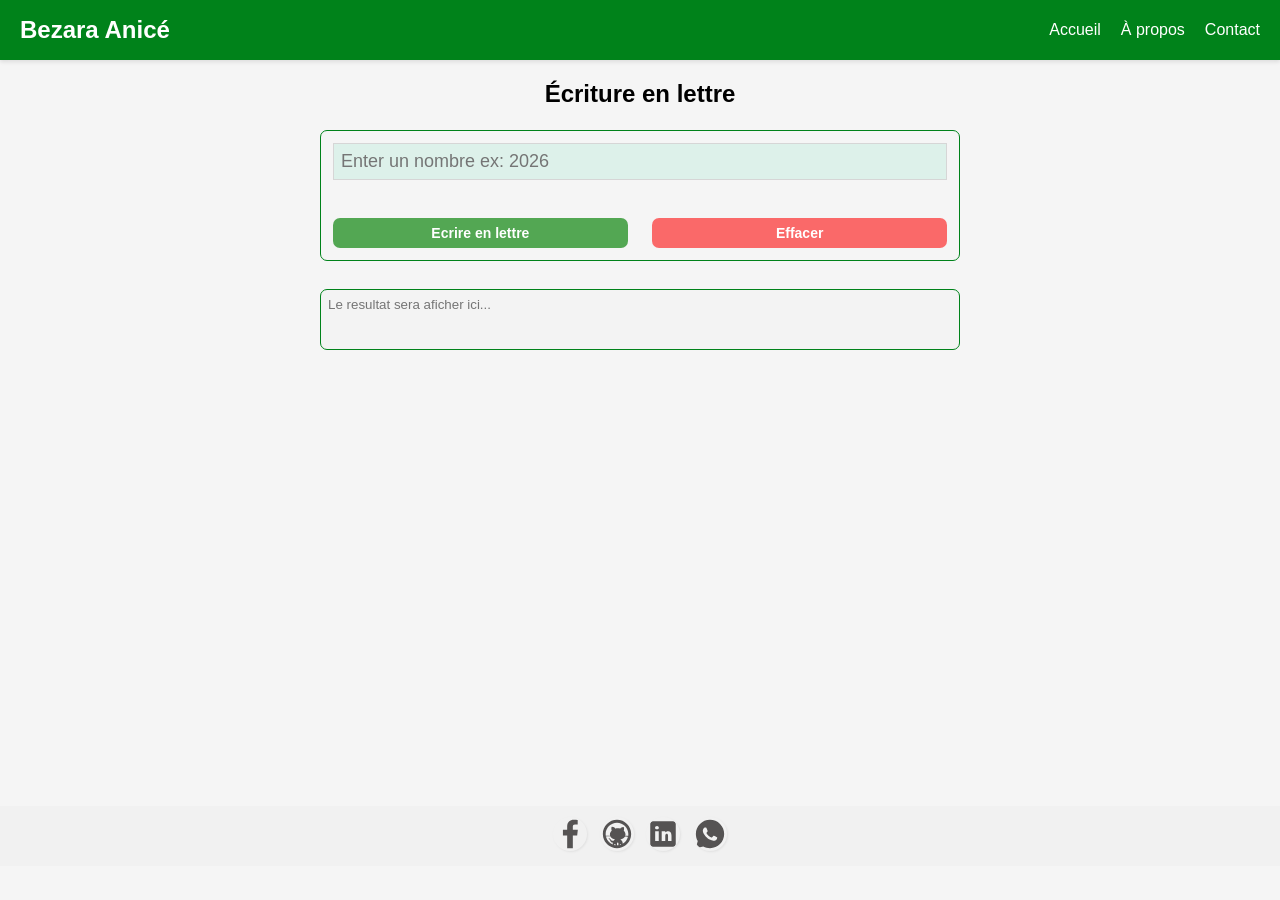
==== index.html @ 8eb6a9ab "Enhance navigation and styling in HTML and CSS; update dynamic text in JavaScript" ====
<!DOCTYPE html>
<html lang="en">


<head>
  <meta charset="utf-8">
  <meta name="viewport" content="width=device-width, initial-scale=1">
  <link rel="stylesheet" type="text/css" href="styles/style.css">
  <title>
    Écriture en lettre
  </title>
  <nav class="nav">
    <div class="logo">
      <a href="index.html">Bezara Anicé</a>
    </div>
    <ul class="nav-links">
      <li><a href="index.html">Accueil</a></li>
      <li><a href="about.html">À propos</a></li>
      <li><a href="contact.html">Contact</a></li>
    </ul>
  </nav>
  <h3>
    <div class="header">
      Écriture en lettre
    </div>
  </h3>
</head>

<body>

  <div class="container">
    <div class="row">
      <div class="row1 input-group">
        <input class="form-control" type="number" maxlength="4" placeholder="Enter un nombre ex: 2026 " id="nombre">
        <div class="input-group-addon">
          <input class="btn-valid" id="button" type="submit" value="Ecrire en lettre">
          <button id="del" class="btn-del">Effacer</button>
        </div>
      </div>
    </div>
  </div>
  <div class="result">
    <textarea name="div2" id="div2" disabled="1" rows="3" cols="30" class="resultat"
      placeholder="Le resultat sera aficher ici..."></textarea>
  </div>
  <!-- </textarea> -->

  <footer class="footer">
    <div class="link">
      <a href="https://facebook.com/bezara.kely" target="_blank"><svg xmlns="http://www.w3.org/2000/svg"
          viewBox="0 0 24 24" class="icon-footer">
          <path
            d="M17.525,9H14V7c0-1.032,0.084-1.682,1.563-1.682h1.868v-3.18C16.522,2.044,15.608,1.998,14.693,2 C11.98,2,10,3.657,10,6.699V9H7v4l3-0.001V22h4v-9.003l3.066-0.001L17.525,9z" />
        </svg>
      </a>
      <a href="https://github.com/Bezara06" target="_blank"><svg xmlns="http://www.w3.org/2000/svg" viewBox="0 0 24 24"
          class="icon-footer">
          <path
            d="M12 2C6.476563 2 2 6.476563 2 12C2 17.523438 6.476563 22 12 22C17.523438 22 22 17.523438 22 12C22 6.476563 17.523438 2 12 2 Z M 12 4C16.410156 4 20 7.589844 20 12C20 12.46875 19.953125 12.929688 19.875 13.375C19.628906 13.320313 19.265625 13.253906 18.84375 13.25C18.53125 13.246094 18.140625 13.296875 17.8125 13.34375C17.925781 12.996094 18 12.613281 18 12.21875C18 11.257813 17.53125 10.363281 16.78125 9.625C16.988281 8.855469 17.191406 7.535156 16.65625 7C15.074219 7 14.199219 8.128906 14.15625 8.1875C13.667969 8.070313 13.164063 8 12.625 8C11.933594 8 11.273438 8.125 10.65625 8.3125L10.84375 8.15625C10.84375 8.15625 9.964844 6.9375 8.34375 6.9375C7.777344 7.507813 8.035156 8.953125 8.25 9.6875C7.484375 10.417969 7 11.28125 7 12.21875C7 12.546875 7.078125 12.859375 7.15625 13.15625C6.878906 13.125 5.878906 13.03125 5.46875 13.03125C5.105469 13.03125 4.542969 13.117188 4.09375 13.21875C4.03125 12.820313 4 12.414063 4 12C4 7.589844 7.589844 4 12 4 Z M 5.46875 13.28125C5.863281 13.28125 7.0625 13.421875 7.21875 13.4375C7.238281 13.492188 7.257813 13.542969 7.28125 13.59375C6.851563 13.554688 6.019531 13.496094 5.46875 13.5625C5.101563 13.605469 4.632813 13.738281 4.21875 13.84375C4.1875 13.71875 4.148438 13.597656 4.125 13.46875C4.5625 13.375 5.136719 13.28125 5.46875 13.28125 Z M 18.84375 13.5C19.242188 13.503906 19.605469 13.570313 19.84375 13.625C19.832031 13.691406 19.796875 13.746094 19.78125 13.8125C19.527344 13.753906 19.109375 13.667969 18.625 13.65625C18.390625 13.652344 18.015625 13.664063 17.6875 13.6875C17.703125 13.65625 17.707031 13.625 17.71875 13.59375C18.058594 13.546875 18.492188 13.496094 18.84375 13.5 Z M 6.09375 13.78125C6.65625 13.785156 7.183594 13.824219 7.40625 13.84375C7.929688 14.820313 8.988281 15.542969 10.625 15.84375C10.222656 16.066406 9.863281 16.378906 9.59375 16.75C9.359375 16.769531 9.113281 16.78125 8.875 16.78125C8.179688 16.78125 7.746094 16.160156 7.375 15.625C7 15.089844 6.539063 15.03125 6.28125 15C6.019531 14.96875 5.929688 15.117188 6.0625 15.21875C6.824219 15.804688 7.097656 16.5 7.40625 17.125C7.683594 17.6875 8.265625 18 8.90625 18L9.03125 18C9.011719 18.109375 9 18.210938 9 18.3125L9 19.40625C6.691406 18.472656 4.933594 16.5 4.28125 14.0625C4.691406 13.960938 5.152344 13.855469 5.5 13.8125C5.660156 13.792969 5.863281 13.777344 6.09375 13.78125 Z M 18.625 13.90625C19.074219 13.917969 19.472656 14.003906 19.71875 14.0625C19.167969 16.132813 17.808594 17.855469 16 18.90625L16 18.3125C16 17.460938 15.328125 16.367188 14.375 15.84375C15.957031 15.554688 16.988281 14.863281 17.53125 13.9375C17.910156 13.910156 18.355469 13.898438 18.625 13.90625 Z M 12.5 18C12.773438 18 13 18.226563 13 18.5L13 19.9375C12.671875 19.980469 12.339844 20 12 20L12 18.5C12 18.226563 12.226563 18 12.5 18 Z M 10.5 19C10.773438 19 11 19.226563 11 19.5L11 19.9375C10.664063 19.894531 10.324219 19.832031 10 19.75L10 19.5C10 19.226563 10.226563 19 10.5 19 Z M 14.5 19C14.742188 19 14.953125 19.175781 15 19.40625C14.675781 19.539063 14.34375 19.660156 14 19.75L14 19.5C14 19.226563 14.226563 19 14.5 19Z" />
        </svg>
      </a>
      <a href="https://www.linkedin.com/in/bezara-anic%C3%A9-9588133a2" target="_blank"><svg
          xmlns="http://www.w3.org/2000/svg" viewBox="0 0 24 24" class="icon-footer">
          <path
            d="M19,3H5C3.895,3,3,3.895,3,5v14c0,1.105,0.895,2,2,2h14c1.105,0,2-0.895,2-2V5C21,3.895,20.105,3,19,3z M9,17H6.477v-7H9 V17z M7.694,8.717c-0.771,0-1.286-0.514-1.286-1.2s0.514-1.2,1.371-1.2c0.771,0,1.286,0.514,1.286,1.2S8.551,8.717,7.694,8.717z M18,17h-2.442v-3.826c0-1.058-0.651-1.302-0.895-1.302s-1.058,0.163-1.058,1.302c0,0.163,0,3.826,0,3.826h-2.523v-7h2.523v0.977 C13.93,10.407,14.581,10,15.802,10C17.023,10,18,10.977,18,13.174V17z" />
        </svg>
      </a>
      <a href="https://whatsapp.com/dl/" target="_blank"><svg xmlns="http://www.w3.org/2000/svg" viewBox="0 0 24 24"
          class="icon-footer">
          <path
            d="M19.077,4.928C17.191,3.041,14.683,2.001,12.011,2c-5.506,0-9.987,4.479-9.989,9.985 c-0.001,1.76,0.459,3.478,1.333,4.992L2,22l5.233-1.237c1.459,0.796,3.101,1.215,4.773,1.216h0.004 c5.505,0,9.986-4.48,9.989-9.985C22.001,9.325,20.963,6.816,19.077,4.928z M16.898,15.554c-0.208,0.583-1.227,1.145-1.685,1.186 c-0.458,0.042-0.887,0.207-2.995-0.624c-2.537-1-4.139-3.601-4.263-3.767c-0.125-0.167-1.019-1.353-1.019-2.581 S7.581,7.936,7.81,7.687c0.229-0.25,0.499-0.312,0.666-0.312c0.166,0,0.333,0,0.478,0.006c0.178,0.007,0.375,0.016,0.562,0.431 c0.222,0.494,0.707,1.728,0.769,1.853s0.104,0.271,0.021,0.437s-0.125,0.27-0.249,0.416c-0.125,0.146-0.262,0.325-0.374,0.437 c-0.125,0.124-0.255,0.26-0.11,0.509c0.146,0.25,0.646,1.067,1.388,1.728c0.954,0.85,1.757,1.113,2.007,1.239 c0.25,0.125,0.395,0.104,0.541-0.063c0.146-0.166,0.624-0.728,0.79-0.978s0.333-0.208,0.562-0.125s1.456,0.687,1.705,0.812 c0.25,0.125,0.416,0.187,0.478,0.291C17.106,14.471,17.106,14.971,16.898,15.554z" />
        </svg>
      </a>
    </div>
  </footer>

  <script type="text/javascript " src="scripts/script.js"></script>
  <script type="text/javascript" src="js/bootstrap.bundle.js"></script>
</body>

</html>
---- styles/style.css ----
* {
  margin: 0%;
  padding: 0%;
  font-family: Arial, Helvetica, sans-serif;
  box-sizing: border-box;
}

body {
  height: 100vh;
  /* full viewport height */
  display: flex;
  flex-direction: column;
  align-items: center;
  background-color: #f5f5f5;
}

.header {
  text-align: center;
  margin-top: 20px;
  margin-bottom: 20px;
  font-size: 24px;
  font-weight: bold;
}

.nav {
  width: 100%;
  height: 60px;
  background-color: #00821A !important;
  display: flex;
  /* flex-direction: row; */
  justify-content: space-between;
  align-items: center;
  padding: 0 20px;
  box-shadow: 0 2px 4px rgba(0, 0, 0, 0.1);
}

.nav .logo {
  font-family: 'Arial Black', Arial, sans-serif;
  /* width: 50%; */
}

.nav .logo a {
  color: #fff;
  font-size: 24px;
  font-weight: bold;
  text-decoration: none;
}

.nav .nav-links {
  list-style: none;
  display: flex;
  flex-direction: row;
  gap: 20px;
}

.nav .nav-links li a {
  color: #fff;
  text-decoration: none;
  font-size: 16px;
  font-weight: 500;
  transition: all 400ms ease-in;
}

.nav .nav-links li a:hover {
  text-decoration: underline;
}

.container, .result {
  width: 50%;
  margin: 50px 1% 50px 1%;
  border: 1px solid #00821A;
  margin: 2px auto;
  padding: 12px;
  border-radius: 7px;
}

.result {
  padding: 0;
  margin-top: 2%;
  border: none;
}

.resultat {
  width: 100%;
  resize: none;
  padding: 7px;
  border: 1px solid #00821A;
  border-radius: 7px;
}

.row {
  width: 100%;
  display: flex;
  flex-direction: column;
  gap: 15px;
}

.row1 {
  width: 100%;
}

.form-control {
  width: 100%;
  height: calc(4vw + 1);
  padding: 7px;
  outline: none;
  margin-bottom: 3vw;
  border: none;
  font-size: large;
  transition: all 300ms ease-out;
  border: 0.5px solid rgb(214, 214, 214);
  background-color: rgba(15, 206, 142, 0.103);
}

.form-control:focus {
  border: 0.5px solid #00821A;
}

.form-control:hover {
  border: 0.5px solid #00821A;
}

.input-group-addon {
  width: 100%;
  display: flex;
  justify-content: space-between;
}

.btn-del, .btn-valid {
  background-color: rgba(255, 0, 0, 0.568);
  color: #fff;
  font-size: 14px;
  font-weight: bolder;
  width: 48%;
  border: none;
  border-radius: 7px;
  /* rounded corners */
  height: 30px;
  padding: 0% 7px 0% 7px;
  /* top right bottom left */
  transition: all 300ms ease-out;
  cursor: pointer;
}

.btn-del:focus {
  background-color: red;
}

.btn-valid {
  background-color: rgba(0, 128, 0, 0.658);
}

.btn-valid:focus {
  background-color: #00821A;
}

.footer {
  position: relative;
  /* footer position */
  width: 100%;
  /* full width */
  height: 60px;
  /* footer height */
  background-color: #f1f1f1;
  /* footer background color */
  display: flex;
  /* flex display */
  flex-direction: row;
  /* margin: 3px ; */
  justify-content: center;
  top: 50vh;
  /* position from the top */
  margin-bottom: 7px;
  /* bottom margin */
  align-items: center;
  /* center alignment */
}

a {
  text-decoration: none;
  /* remove underline */
  color: inherit;
  /* inherit color from parent */
}

.footer .icon-footer {
  width: 34px;
  height: auto;
  fill: rgb(85, 83, 83);
  cursor: pointer;
  margin-right: 4px;
  margin-left: 4px;
  box-shadow: 1px 1px 2px #e2e2e2;
  border-radius: 50%;
  transition: 400ms ease;
}

.footer .icon-footer:hover {
  fill: #00821A;
}

@media (max-width: 1000px) {
  .form-control {
    font-size: medium;
  }

  .container, .result {
    width: 80%;
  }
}
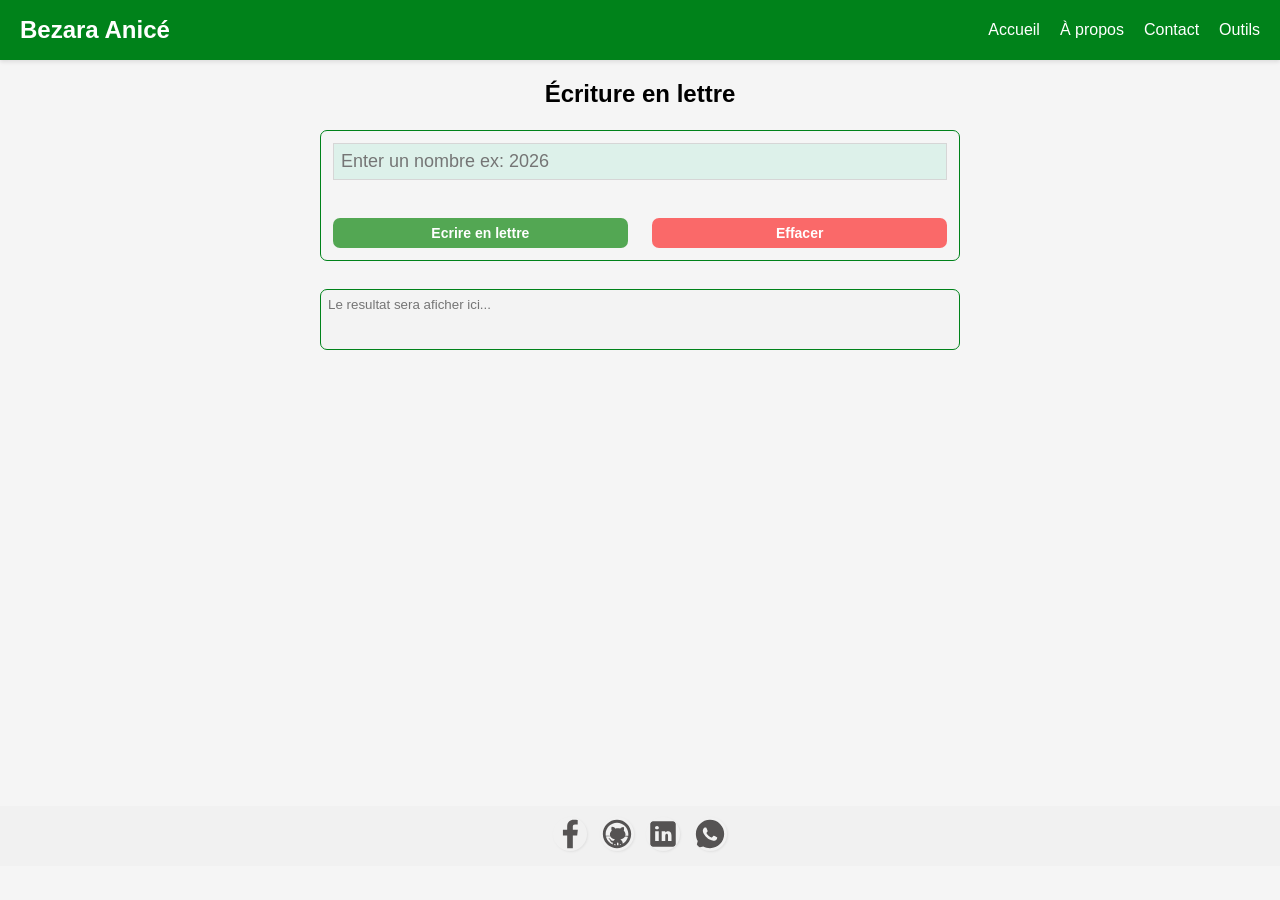
==== commit cb2d9dfc: "Add tools dropdown menu with popup for additional features" ====
--- a/index.html
+++ b/index.html
@@ -17,6 +17,14 @@
       <li><a href="index.html">Accueil</a></li>
       <li><a href="about.html">À propos</a></li>
       <li><a href="contact.html">Contact</a></li>
+      <li>
+        <a href="#" class="tools">Outils</a>
+        <ol class="popup">
+          <li>PGCD</li>
+          <li>Dec -> Bin</li>
+          <li>Calculatrice</li>
+        </ol>
+      </li>
     </ul>
   </nav>
   <h3>
--- a/styles/style.css
+++ b/styles/style.css
@@ -63,6 +63,60 @@
 
 .nav .nav-links li a:hover {
   text-decoration: underline;
+}
+
+.popup {
+  position: fixed;
+  top: 50px;
+  right: 20px;
+  background-color: rgba(0, 0, 0, 0.5);
+  display: none;
+  flex-direction: column;
+  list-style: none;
+  padding: 7px;
+  background-color: #fff;
+  padding: 20px;
+  border-radius: 8px;
+  box-shadow: 0 2px 10px rgba(0, 0, 0, 0.1);
+  max-width: 400px;
+  margin: auto;
+}
+
+.tools:focus + .popup, .popup:hover {
+  display: flex;
+}
+
+.popup::before {
+  content: '';
+  position: absolute;
+  top: -12px;
+  right: 10px;
+  border-width: 0 11px 11px 11px;
+  border-style: solid;
+  border-color: transparent transparent rgba(0, 0, 0, 0.1) transparent;
+}
+
+.popup::after {
+  content: '';
+  position: absolute;
+  top: -10px;
+  right: 10px;
+  border-width: 0 10px 10px 10px;
+  border-style: solid;
+  border-color: transparent transparent #fff transparent;
+}
+
+
+
+.popup li {
+  margin-bottom: 10px;
+  font-size: 16px;
+  color: #4e4e4e;
+  cursor: pointer;
+}
+
+.popup li:hover {
+  color: #00821A;
 }
 
 .container, .result {
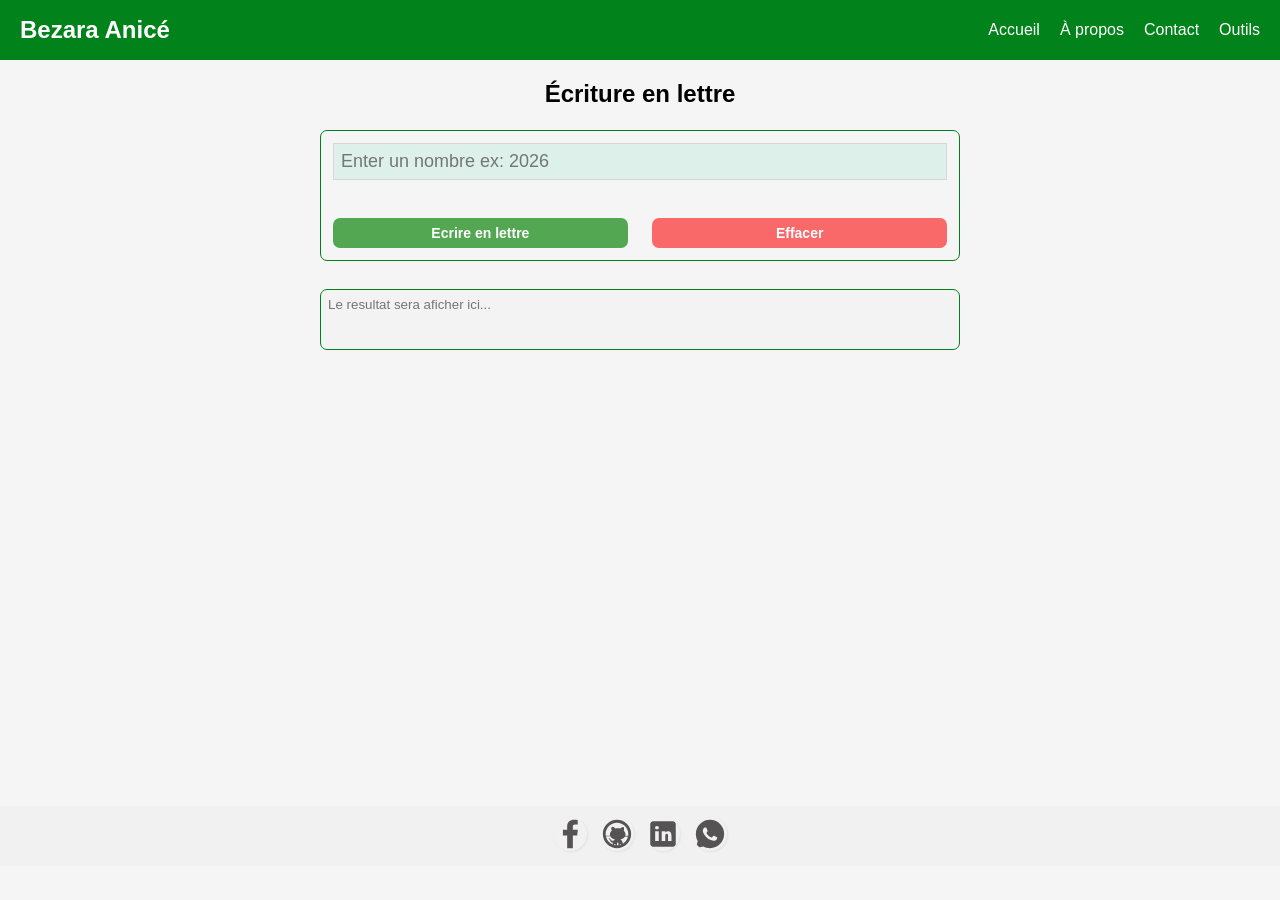
==== commit ebf66c5c: "Add responsive navigation menu with icon and styling adjustments" ====
--- a/index.html
+++ b/index.html
@@ -26,6 +26,12 @@
         </ol>
       </li>
     </ul>
+    <div class="menu">
+      <svg xmlns="http://www.w3.org/2000/svg" viewBox="0 0 24 24" class="icon-menu">
+        <path
+          d="M4 3C3.448 3 3 3.448 3 4L3 6C3 6.552 3.448 7 4 7L6 7C6.552 7 7 6.552 7 6L7 4C7 3.448 6.552 3 6 3L4 3 z M 11 3C10.448 3 10 3.448 10 4L10 6C10 6.552 10.448 7 11 7L13 7C13.552 7 14 6.552 14 6L14 4C14 3.448 13.552 3 13 3L11 3 z M 18 3C17.448 3 17 3.448 17 4L17 6C17 6.552 17.448 7 18 7L20 7C20.552 7 21 6.552 21 6L21 4C21 3.448 20.552 3 20 3L18 3 z M 4 10C3.448 10 3 10.448 3 11L3 13C3 13.552 3.448 14 4 14L6 14C6.552 14 7 13.552 7 13L7 11C7 10.448 6.552 10 6 10L4 10 z M 11 10C10.448 10 10 10.448 10 11L10 13C10 13.552 10.448 14 11 14L13 14C13.552 14 14 13.552 14 13L14 11C14 10.448 13.552 10 13 10L11 10 z M 18 10C17.448 10 17 10.448 17 11L17 13C17 13.552 17.448 14 18 14L20 14C20.552 14 21 13.552 21 13L21 11C21 10.448 20.552 10 20 10L18 10 z M 4 17C3.448 17 3 17.448 3 18L3 20C3 20.552 3.448 21 4 21L6 21C6.552 21 7 20.552 7 20L7 18C7 17.448 6.552 17 6 17L4 17 z M 11 17C10.448 17 10 17.448 10 18L10 20C10 20.552 10.448 21 11 21L13 21C13.552 21 14 20.552 14 20L14 18C14 17.448 13.552 17 13 17L11 17 z M 18 17C17.448 17 17 17.448 17 18L17 20C17 20.552 17.448 21 18 21L20 21C20.552 21 21 20.552 21 20L21 18C21 17.448 20.552 17 20 17L18 17 z" />
+      </svg>
+    </div>
   </nav>
   <h3>
     <div class="header">
--- a/styles/style.css
+++ b/styles/style.css
@@ -25,13 +25,13 @@
 .nav {
   width: 100%;
   height: 60px;
-  background-color: #00821A !important;
+  background-color: #00821afd;
   display: flex;
   /* flex-direction: row; */
   justify-content: space-between;
   align-items: center;
   padding: 0 20px;
-  box-shadow: 0 2px 4px rgba(0, 0, 0, 0.1);
+  /* box-shadow: 0 2px 4px rgba(0, 0, 0, 0.1); */
 }
 
 .nav .logo {
@@ -51,6 +51,20 @@
   display: flex;
   flex-direction: row;
   gap: 20px;
+}
+
+.nav .menu {
+  cursor: pointer;
+  position: relative;
+  z-index: 3;
+  display: none;
+}
+
+.nav .menu .icon-menu {
+  display: block;
+  width: 24px;
+  height: auto;
+  fill: #ffffff;
 }
 
 .nav .nav-links li a {
@@ -66,6 +80,7 @@
 }
 
 .popup {
+  width: 40%;
   position: fixed;
   top: 50px;
   right: 20px;
@@ -82,7 +97,7 @@
   margin: auto;
 }
 
-.tools:focus + .popup, .popup:hover {
+.tools:focus+.popup, .popup:hover {
   display: flex;
 }
 
@@ -261,4 +276,48 @@
   .container, .result {
     width: 80%;
   }
+}
+
+@media (max-width: 600px) {
+  .icon-menu {
+    display: block;
+    cursor: pointer;
+  }
+
+  .container, .result {
+    width: 90%;
+  }
+
+}
+
+@media (max-width: 480px) {
+  .header {
+    font-size: 20px;
+  }
+
+  .nav .menu {
+    display: block;
+  }
+
+  .nav .nav-links {
+    flex-direction: column;
+    background-color: #00821A;
+    position: fixed;
+    top: 60px;
+    right: 0;
+    width: 50%;
+    height: calc(100% - 60px);
+    transform: translateX(100%);
+    transition: transform 300ms ease-in;
+    padding: 20px;
+    z-index: 2;
+  }
+
+  .nav .nav-links.active {
+    transform: translateX(0);
+  }
+
+  .nav .nav-links li {
+    margin-bottom: 20px;
+  }
 }
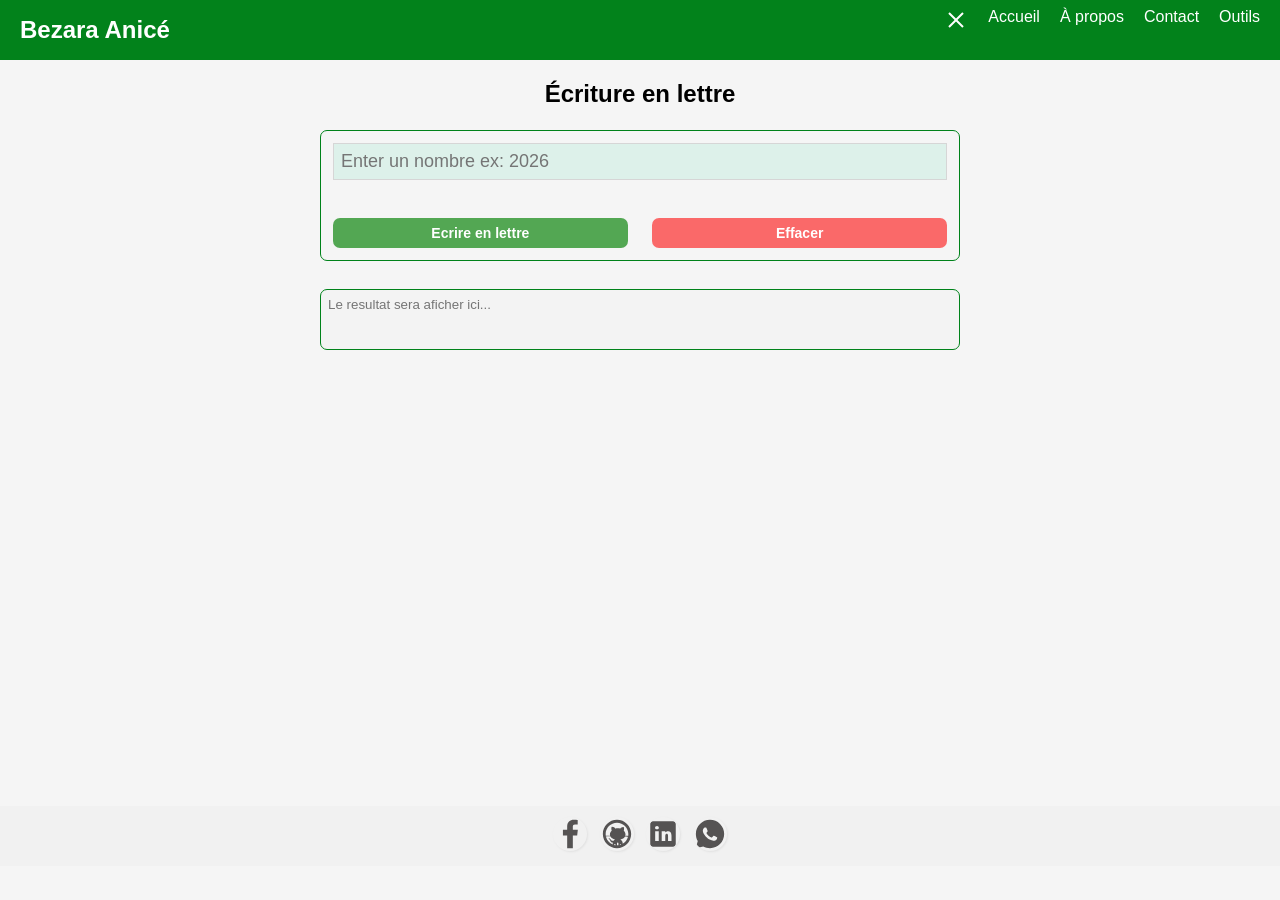
==== commit 3a258699: "Add close button to navigation and enhance styling for better user experience" ====
--- a/index.html
+++ b/index.html
@@ -14,6 +14,11 @@
       <a href="index.html">Bezara Anicé</a>
     </div>
     <ul class="nav-links">
+      <svg xmlns="http://www.w3.org/2000/svg" viewBox="0 0 24 24" class="close-btn">
+        <path
+          d="M5.7070312 4.2929688L4.2929688 5.7070312L10.585938 12L4.2929688 18.292969L5.7070312 19.707031L12 13.414062L18.292969 19.707031L19.707031 18.292969L13.414062 12L19.707031 5.7070312L18.292969 4.2929688L12 10.585938L5.7070312 4.2929688 z"
+          fill="#FFFFFF" />
+      </svg>
       <li><a href="index.html">Accueil</a></li>
       <li><a href="about.html">À propos</a></li>
       <li><a href="contact.html">Contact</a></li>
--- a/styles/style.css
+++ b/styles/style.css
@@ -65,6 +65,18 @@
   width: 24px;
   height: auto;
   fill: #ffffff;
+}
+
+.close-btn {
+  width: 24px;
+  height: auto;
+  fill: #ffffff;
+  cursor: pointer;
+  margin-bottom: 20px;
+}
+
+.close-btn:hover {
+  fill: #ff0000;
 }
 
 .nav .nav-links li a {
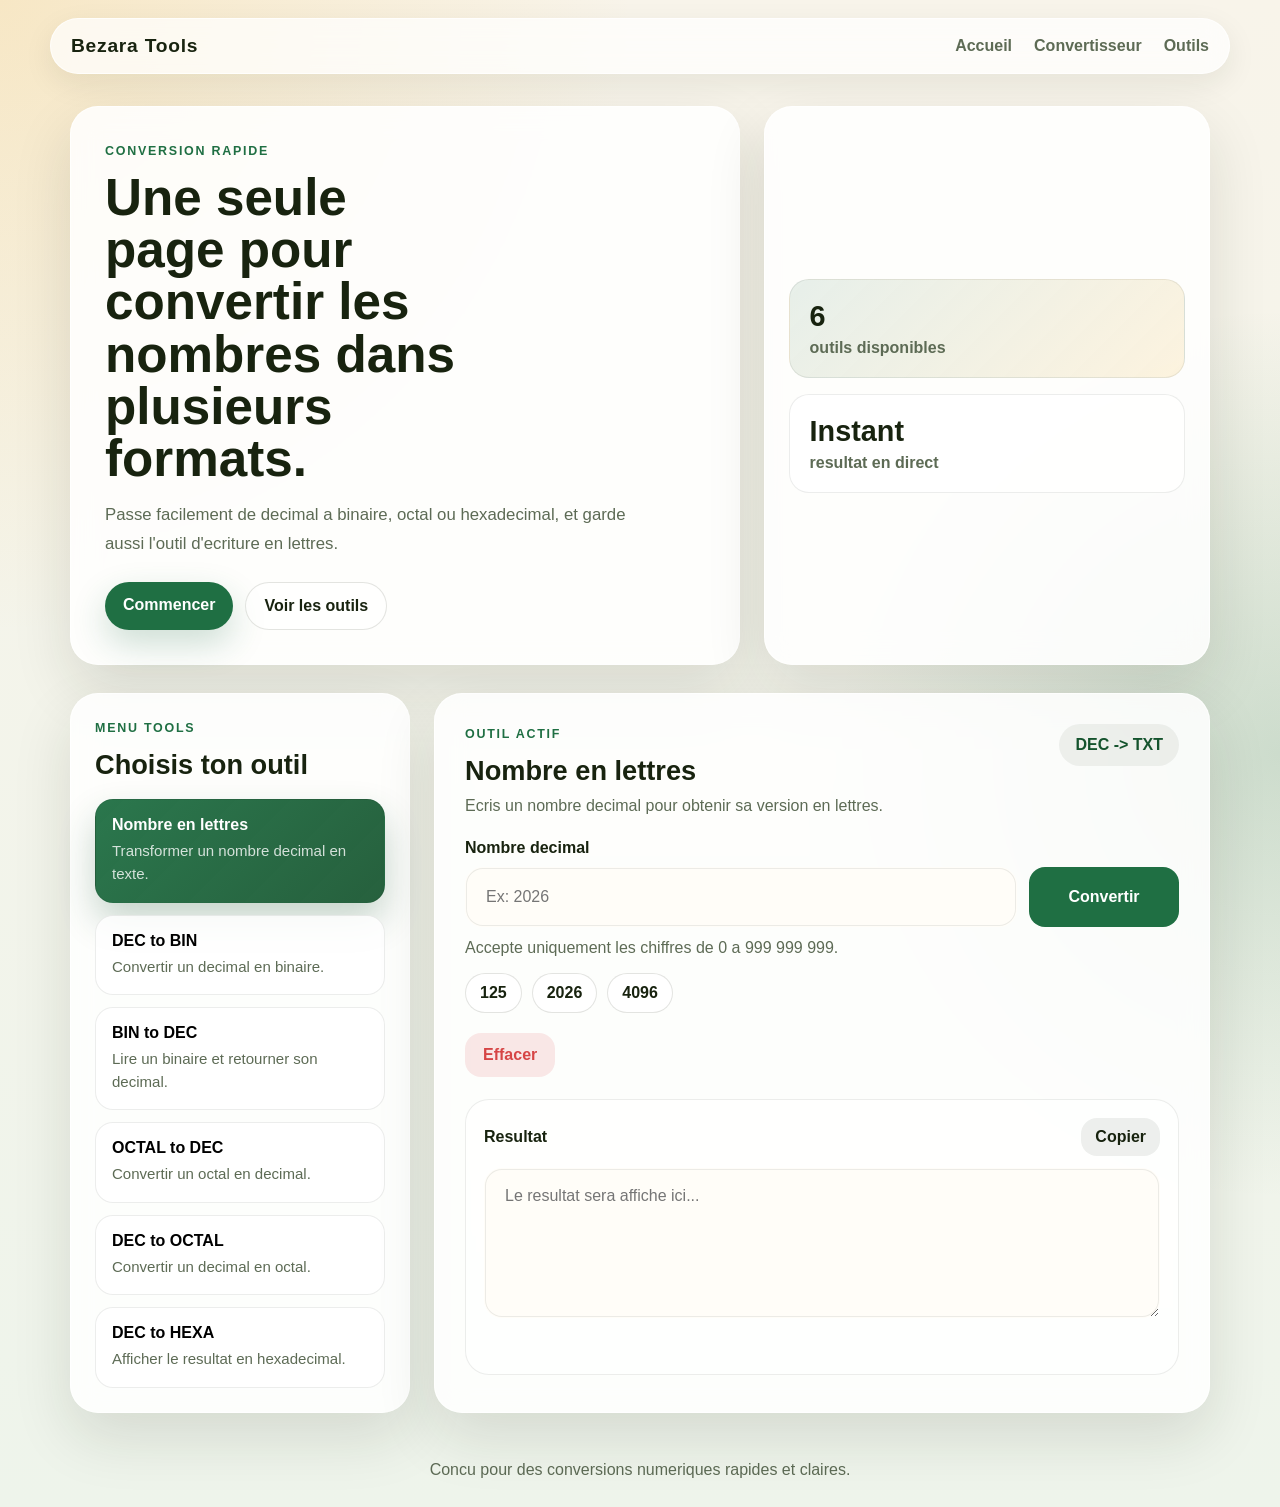
==== commit b589dbc4: "feat: enhance number conversion tools with new functionalities and UI improvements - Added multiple " ====
--- a/index.html
+++ b/index.html
@@ -1,100 +1,138 @@
 <!DOCTYPE html>
-<html lang="en">
-
+<html lang="fr">
 
 <head>
   <meta charset="utf-8">
   <meta name="viewport" content="width=device-width, initial-scale=1">
+  <meta name="description" content="Convertisseur de nombres et de bases numeriques avec interface moderne.">
+  <title>Bezara Tools | Convertisseur numerique</title>
   <link rel="stylesheet" type="text/css" href="styles/style.css">
-  <title>
-    Écriture en lettre
-  </title>
-  <nav class="nav">
-    <div class="logo">
-      <a href="index.html">Bezara Anicé</a>
-    </div>
-    <ul class="nav-links">
-      <svg xmlns="http://www.w3.org/2000/svg" viewBox="0 0 24 24" class="close-btn">
-        <path
-          d="M5.7070312 4.2929688L4.2929688 5.7070312L10.585938 12L4.2929688 18.292969L5.7070312 19.707031L12 13.414062L18.292969 19.707031L19.707031 18.292969L13.414062 12L19.707031 5.7070312L18.292969 4.2929688L12 10.585938L5.7070312 4.2929688 z"
-          fill="#FFFFFF" />
-      </svg>
-      <li><a href="index.html">Accueil</a></li>
-      <li><a href="about.html">À propos</a></li>
-      <li><a href="contact.html">Contact</a></li>
-      <li>
-        <a href="#" class="tools">Outils</a>
-        <ol class="popup">
-          <li>PGCD</li>
-          <li>Dec -> Bin</li>
-          <li>Calculatrice</li>
-        </ol>
-      </li>
-    </ul>
-    <div class="menu">
-      <svg xmlns="http://www.w3.org/2000/svg" viewBox="0 0 24 24" class="icon-menu">
-        <path
-          d="M4 3C3.448 3 3 3.448 3 4L3 6C3 6.552 3.448 7 4 7L6 7C6.552 7 7 6.552 7 6L7 4C7 3.448 6.552 3 6 3L4 3 z M 11 3C10.448 3 10 3.448 10 4L10 6C10 6.552 10.448 7 11 7L13 7C13.552 7 14 6.552 14 6L14 4C14 3.448 13.552 3 13 3L11 3 z M 18 3C17.448 3 17 3.448 17 4L17 6C17 6.552 17.448 7 18 7L20 7C20.552 7 21 6.552 21 6L21 4C21 3.448 20.552 3 20 3L18 3 z M 4 10C3.448 10 3 10.448 3 11L3 13C3 13.552 3.448 14 4 14L6 14C6.552 14 7 13.552 7 13L7 11C7 10.448 6.552 10 6 10L4 10 z M 11 10C10.448 10 10 10.448 10 11L10 13C10 13.552 10.448 14 11 14L13 14C13.552 14 14 13.552 14 13L14 11C14 10.448 13.552 10 13 10L11 10 z M 18 10C17.448 10 17 10.448 17 11L17 13C17 13.552 17.448 14 18 14L20 14C20.552 14 21 13.552 21 13L21 11C21 10.448 20.552 10 20 10L18 10 z M 4 17C3.448 17 3 17.448 3 18L3 20C3 20.552 3.448 21 4 21L6 21C6.552 21 7 20.552 7 20L7 18C7 17.448 6.552 17 6 17L4 17 z M 11 17C10.448 17 10 17.448 10 18L10 20C10 20.552 10.448 21 11 21L13 21C13.552 21 14 20.552 14 20L14 18C14 17.448 13.552 17 13 17L11 17 z M 18 17C17.448 17 17 17.448 17 18L17 20C17 20.552 17.448 21 18 21L20 21C20.552 21 21 20.552 21 20L21 18C21 17.448 20.552 17 20 17L18 17 z" />
-      </svg>
-    </div>
-  </nav>
-  <h3>
-    <div class="header">
-      Écriture en lettre
-    </div>
-  </h3>
 </head>
 
 <body>
+  <header class="site-header">
+    <nav class="nav">
+      <a class="logo" href="index.html">Bezara Tools</a>
 
-  <div class="container">
-    <div class="row">
-      <div class="row1 input-group">
-        <input class="form-control" type="number" maxlength="4" placeholder="Enter un nombre ex: 2026 " id="nombre">
-        <div class="input-group-addon">
-          <input class="btn-valid" id="button" type="submit" value="Ecrire en lettre">
-          <button id="del" class="btn-del">Effacer</button>
+      <button class="menu-toggle" type="button" aria-expanded="false" aria-controls="nav-links" aria-label="Ouvrir le menu">
+        <span></span>
+        <span></span>
+        <span></span>
+      </button>
+
+      <ul class="nav-links" id="nav-links">
+        <li><a href="#hero">Accueil</a></li>
+        <li><a href="#workspace">Convertisseur</a></li>
+        <li><a href="#tool-menu">Outils</a></li>
+      </ul>
+    </nav>
+  </header>
+
+  <main>
+    <section class="hero" id="hero">
+      <div class="hero-copy">
+        <p class="eyebrow">Conversion rapide</p>
+        <h1>Une seule page pour convertir les nombres dans plusieurs formats.</h1>
+        <p class="hero-text">
+          Passe facilement de decimal a binaire, octal ou hexadecimal, et garde aussi l'outil d'ecriture en lettres.
+        </p>
+        <div class="hero-actions">
+          <a class="primary-link" href="#workspace">Commencer</a>
+          <a class="secondary-link" href="#tool-menu">Voir les outils</a>
         </div>
       </div>
-    </div>
-  </div>
-  <div class="result">
-    <textarea name="div2" id="div2" disabled="1" rows="3" cols="30" class="resultat"
-      placeholder="Le resultat sera aficher ici..."></textarea>
-  </div>
-  <!-- </textarea> -->
+
+      <div class="hero-panel">
+        <div class="stat-card">
+          <span class="stat-value">6</span>
+          <span class="stat-label">outils disponibles</span>
+        </div>
+        <div class="stat-card muted">
+          <span class="stat-value">Instant</span>
+          <span class="stat-label">resultat en direct</span>
+        </div>
+      </div>
+    </section>
+
+    <section class="workspace" id="workspace">
+      <aside class="tool-menu" id="tool-menu">
+        <div class="tool-menu-heading">
+          <p class="eyebrow">Menu Tools</p>
+          <h2>Choisis ton outil</h2>
+        </div>
+
+        <div class="tool-list" role="tablist" aria-label="Liste des outils">
+          <button class="tool-item active" type="button" data-tool="letters" role="tab" aria-selected="true">
+            <span class="tool-title">Nombre en lettres</span>
+            <span class="tool-desc">Transformer un nombre decimal en texte.</span>
+          </button>
+          <button class="tool-item" type="button" data-tool="decToBin" role="tab" aria-selected="false">
+            <span class="tool-title">DEC to BIN</span>
+            <span class="tool-desc">Convertir un decimal en binaire.</span>
+          </button>
+          <button class="tool-item" type="button" data-tool="binToDec" role="tab" aria-selected="false">
+            <span class="tool-title">BIN to DEC</span>
+            <span class="tool-desc">Lire un binaire et retourner son decimal.</span>
+          </button>
+          <button class="tool-item" type="button" data-tool="octToDec" role="tab" aria-selected="false">
+            <span class="tool-title">OCTAL to DEC</span>
+            <span class="tool-desc">Convertir un octal en decimal.</span>
+          </button>
+          <button class="tool-item" type="button" data-tool="decToOct" role="tab" aria-selected="false">
+            <span class="tool-title">DEC to OCTAL</span>
+            <span class="tool-desc">Convertir un decimal en octal.</span>
+          </button>
+          <button class="tool-item" type="button" data-tool="decToHex" role="tab" aria-selected="false">
+            <span class="tool-title">DEC to HEXA</span>
+            <span class="tool-desc">Afficher le resultat en hexadecimal.</span>
+          </button>
+        </div>
+      </aside>
+
+      <section class="converter-card" aria-live="polite">
+        <div class="card-top">
+          <div>
+            <p class="eyebrow" id="tool-badge">Outil actif</p>
+            <h2 id="tool-heading">Nombre en lettres</h2>
+            <p id="tool-description" class="card-description">Ecris un nombre decimal pour obtenir sa version en lettres.</p>
+          </div>
+          <div class="format-pill" id="tool-format">DEC -> TXT</div>
+        </div>
+
+        <label class="field-label" for="nombre" id="input-label">Nombre decimal</label>
+        <div class="input-shell">
+          <input class="form-control" type="text" inputmode="numeric" autocomplete="off" placeholder="Ex: 2026" id="nombre">
+          <button id="button" class="btn-valid" type="button">Convertir</button>
+        </div>
+        <p class="helper-text" id="helper-text">Accepte uniquement les chiffres de 0 a 999 999 999.</p>
+
+        <div class="quick-examples" id="quick-examples">
+          <button type="button" class="example-chip" data-value="125">125</button>
+          <button type="button" class="example-chip" data-value="2026">2026</button>
+          <button type="button" class="example-chip" data-value="4096">4096</button>
+        </div>
+
+        <div class="action-row">
+          <button id="del" class="btn-del" type="button">Effacer</button>
+        </div>
+
+        <div class="result-panel">
+          <div class="result-header">
+            <span>Resultat</span>
+            <button id="copy-result" class="copy-btn" type="button">Copier</button>
+          </div>
+          <textarea id="div2" rows="5" class="resultat" readonly placeholder="Le resultat sera affiche ici..."></textarea>
+          <p class="feedback" id="feedback"></p>
+        </div>
+      </section>
+    </section>
+  </main>
 
   <footer class="footer">
-    <div class="link">
-      <a href="https://facebook.com/bezara.kely" target="_blank"><svg xmlns="http://www.w3.org/2000/svg"
-          viewBox="0 0 24 24" class="icon-footer">
-          <path
-            d="M17.525,9H14V7c0-1.032,0.084-1.682,1.563-1.682h1.868v-3.18C16.522,2.044,15.608,1.998,14.693,2 C11.98,2,10,3.657,10,6.699V9H7v4l3-0.001V22h4v-9.003l3.066-0.001L17.525,9z" />
-        </svg>
-      </a>
-      <a href="https://github.com/Bezara06" target="_blank"><svg xmlns="http://www.w3.org/2000/svg" viewBox="0 0 24 24"
-          class="icon-footer">
-          <path
-            d="M12 2C6.476563 2 2 6.476563 2 12C2 17.523438 6.476563 22 12 22C17.523438 22 22 17.523438 22 12C22 6.476563 17.523438 2 12 2 Z M 12 4C16.410156 4 20 7.589844 20 12C20 12.46875 19.953125 12.929688 19.875 13.375C19.628906 13.320313 19.265625 13.253906 18.84375 13.25C18.53125 13.246094 18.140625 13.296875 17.8125 13.34375C17.925781 12.996094 18 12.613281 18 12.21875C18 11.257813 17.53125 10.363281 16.78125 9.625C16.988281 8.855469 17.191406 7.535156 16.65625 7C15.074219 7 14.199219 8.128906 14.15625 8.1875C13.667969 8.070313 13.164063 8 12.625 8C11.933594 8 11.273438 8.125 10.65625 8.3125L10.84375 8.15625C10.84375 8.15625 9.964844 6.9375 8.34375 6.9375C7.777344 7.507813 8.035156 8.953125 8.25 9.6875C7.484375 10.417969 7 11.28125 7 12.21875C7 12.546875 7.078125 12.859375 7.15625 13.15625C6.878906 13.125 5.878906 13.03125 5.46875 13.03125C5.105469 13.03125 4.542969 13.117188 4.09375 13.21875C4.03125 12.820313 4 12.414063 4 12C4 7.589844 7.589844 4 12 4 Z M 5.46875 13.28125C5.863281 13.28125 7.0625 13.421875 7.21875 13.4375C7.238281 13.492188 7.257813 13.542969 7.28125 13.59375C6.851563 13.554688 6.019531 13.496094 5.46875 13.5625C5.101563 13.605469 4.632813 13.738281 4.21875 13.84375C4.1875 13.71875 4.148438 13.597656 4.125 13.46875C4.5625 13.375 5.136719 13.28125 5.46875 13.28125 Z M 18.84375 13.5C19.242188 13.503906 19.605469 13.570313 19.84375 13.625C19.832031 13.691406 19.796875 13.746094 19.78125 13.8125C19.527344 13.753906 19.109375 13.667969 18.625 13.65625C18.390625 13.652344 18.015625 13.664063 17.6875 13.6875C17.703125 13.65625 17.707031 13.625 17.71875 13.59375C18.058594 13.546875 18.492188 13.496094 18.84375 13.5 Z M 6.09375 13.78125C6.65625 13.785156 7.183594 13.824219 7.40625 13.84375C7.929688 14.820313 8.988281 15.542969 10.625 15.84375C10.222656 16.066406 9.863281 16.378906 9.59375 16.75C9.359375 16.769531 9.113281 16.78125 8.875 16.78125C8.179688 16.78125 7.746094 16.160156 7.375 15.625C7 15.089844 6.539063 15.03125 6.28125 15C6.019531 14.96875 5.929688 15.117188 6.0625 15.21875C6.824219 15.804688 7.097656 16.5 7.40625 17.125C7.683594 17.6875 8.265625 18 8.90625 18L9.03125 18C9.011719 18.109375 9 18.210938 9 18.3125L9 19.40625C6.691406 18.472656 4.933594 16.5 4.28125 14.0625C4.691406 13.960938 5.152344 13.855469 5.5 13.8125C5.660156 13.792969 5.863281 13.777344 6.09375 13.78125 Z M 18.625 13.90625C19.074219 13.917969 19.472656 14.003906 19.71875 14.0625C19.167969 16.132813 17.808594 17.855469 16 18.90625L16 18.3125C16 17.460938 15.328125 16.367188 14.375 15.84375C15.957031 15.554688 16.988281 14.863281 17.53125 13.9375C17.910156 13.910156 18.355469 13.898438 18.625 13.90625 Z M 12.5 18C12.773438 18 13 18.226563 13 18.5L13 19.9375C12.671875 19.980469 12.339844 20 12 20L12 18.5C12 18.226563 12.226563 18 12.5 18 Z M 10.5 19C10.773438 19 11 19.226563 11 19.5L11 19.9375C10.664063 19.894531 10.324219 19.832031 10 19.75L10 19.5C10 19.226563 10.226563 19 10.5 19 Z M 14.5 19C14.742188 19 14.953125 19.175781 15 19.40625C14.675781 19.539063 14.34375 19.660156 14 19.75L14 19.5C14 19.226563 14.226563 19 14.5 19Z" />
-        </svg>
-      </a>
-      <a href="https://www.linkedin.com/in/bezara-anic%C3%A9-9588133a2" target="_blank"><svg
-          xmlns="http://www.w3.org/2000/svg" viewBox="0 0 24 24" class="icon-footer">
-          <path
-            d="M19,3H5C3.895,3,3,3.895,3,5v14c0,1.105,0.895,2,2,2h14c1.105,0,2-0.895,2-2V5C21,3.895,20.105,3,19,3z M9,17H6.477v-7H9 V17z M7.694,8.717c-0.771,0-1.286-0.514-1.286-1.2s0.514-1.2,1.371-1.2c0.771,0,1.286,0.514,1.286,1.2S8.551,8.717,7.694,8.717z M18,17h-2.442v-3.826c0-1.058-0.651-1.302-0.895-1.302s-1.058,0.163-1.058,1.302c0,0.163,0,3.826,0,3.826h-2.523v-7h2.523v0.977 C13.93,10.407,14.581,10,15.802,10C17.023,10,18,10.977,18,13.174V17z" />
-        </svg>
-      </a>
-      <a href="https://whatsapp.com/dl/" target="_blank"><svg xmlns="http://www.w3.org/2000/svg" viewBox="0 0 24 24"
-          class="icon-footer">
-          <path
-            d="M19.077,4.928C17.191,3.041,14.683,2.001,12.011,2c-5.506,0-9.987,4.479-9.989,9.985 c-0.001,1.76,0.459,3.478,1.333,4.992L2,22l5.233-1.237c1.459,0.796,3.101,1.215,4.773,1.216h0.004 c5.505,0,9.986-4.48,9.989-9.985C22.001,9.325,20.963,6.816,19.077,4.928z M16.898,15.554c-0.208,0.583-1.227,1.145-1.685,1.186 c-0.458,0.042-0.887,0.207-2.995-0.624c-2.537-1-4.139-3.601-4.263-3.767c-0.125-0.167-1.019-1.353-1.019-2.581 S7.581,7.936,7.81,7.687c0.229-0.25,0.499-0.312,0.666-0.312c0.166,0,0.333,0,0.478,0.006c0.178,0.007,0.375,0.016,0.562,0.431 c0.222,0.494,0.707,1.728,0.769,1.853s0.104,0.271,0.021,0.437s-0.125,0.27-0.249,0.416c-0.125,0.146-0.262,0.325-0.374,0.437 c-0.125,0.124-0.255,0.26-0.11,0.509c0.146,0.25,0.646,1.067,1.388,1.728c0.954,0.85,1.757,1.113,2.007,1.239 c0.25,0.125,0.395,0.104,0.541-0.063c0.146-0.166,0.624-0.728,0.79-0.978s0.333-0.208,0.562-0.125s1.456,0.687,1.705,0.812 c0.25,0.125,0.416,0.187,0.478,0.291C17.106,14.471,17.106,14.971,16.898,15.554z" />
-        </svg>
-      </a>
-    </div>
+    <p>Concu pour des conversions numeriques rapides et claires.</p>
   </footer>
 
-  <script type="text/javascript " src="scripts/script.js"></script>
-  <script type="text/javascript" src="js/bootstrap.bundle.js"></script>
+  <script type="text/javascript" src="scripts/script.js"></script>
 </body>
 
-</html>+</html>
--- a/styles/style.css
+++ b/styles/style.css
@@ -1,335 +1,551 @@
+:root {
+  --bg: #f3efe4;
+  --surface: rgba(255, 255, 255, 0.86);
+  --surface-strong: #fffdf8;
+  --text: #18230f;
+  --muted: #5d6b55;
+  --line: rgba(24, 35, 15, 0.12);
+  --primary: #1f6f43;
+  --primary-strong: #14532d;
+  --accent: #f4b942;
+  --danger: #d64545;
+  --shadow: 0 24px 60px rgba(24, 35, 15, 0.12);
+  --radius-xl: 28px;
+  --radius-lg: 20px;
+  --radius-md: 14px;
+}
+
 * {
-  margin: 0%;
-  padding: 0%;
-  font-family: Arial, Helvetica, sans-serif;
   box-sizing: border-box;
+  margin: 0;
+  padding: 0;
+}
+
+html {
+  scroll-behavior: smooth;
 }
 
 body {
-  height: 100vh;
-  /* full viewport height */
-  display: flex;
-  flex-direction: column;
+  min-height: 100vh;
+  font-family: "Segoe UI", Tahoma, Geneva, Verdana, sans-serif;
+  color: var(--text);
+  background:
+    radial-gradient(circle at top left, rgba(244, 185, 66, 0.22), transparent 32%),
+    radial-gradient(circle at right center, rgba(31, 111, 67, 0.18), transparent 30%),
+    linear-gradient(180deg, #f8f4ea 0%, #eef4eb 100%);
+}
+
+body.menu-open {
+  overflow: hidden;
+}
+
+button,
+input,
+textarea {
+  font: inherit;
+}
+
+a {
+  color: inherit;
+  text-decoration: none;
+}
+
+.site-header {
+  padding: 18px 20px 0;
+}
+
+.nav {
+  max-width: 1180px;
+  margin: 0 auto;
+  padding: 16px 20px;
+  display: flex;
   align-items: center;
-  background-color: #f5f5f5;
-}
-
-.header {
-  text-align: center;
-  margin-top: 20px;
+  justify-content: space-between;
+  border: 1px solid rgba(255, 255, 255, 0.7);
+  border-radius: 999px;
+  background: rgba(255, 255, 255, 0.72);
+  backdrop-filter: blur(14px);
+  box-shadow: 0 10px 30px rgba(24, 35, 15, 0.08);
+}
+
+.logo {
+  font-size: 1.2rem;
+  font-weight: 800;
+  letter-spacing: 0.04em;
+}
+
+.nav-links {
+  list-style: none;
+  display: flex;
+  align-items: center;
+  gap: 22px;
+}
+
+.nav-links a {
+  color: var(--muted);
+  font-weight: 600;
+  transition: color 180ms ease, transform 180ms ease;
+}
+
+.nav-links a:hover,
+.nav-links a:focus-visible {
+  color: var(--primary-strong);
+}
+
+.menu-toggle {
+  display: none;
+  border: 0;
+  background: transparent;
+  width: 44px;
+  height: 44px;
+  border-radius: 50%;
+  cursor: pointer;
+}
+
+.menu-toggle span {
+  display: block;
+  width: 22px;
+  height: 2px;
+  margin: 4px auto;
+  background: var(--text);
+  border-radius: 999px;
+}
+
+main {
+  max-width: 1180px;
+  margin: 0 auto;
+  padding: 32px 20px 48px;
+}
+
+.hero {
+  display: grid;
+  grid-template-columns: minmax(0, 1.2fr) minmax(280px, 0.8fr);
+  gap: 24px;
+  align-items: stretch;
+  margin-bottom: 28px;
+}
+
+.hero-copy,
+.hero-panel,
+.tool-menu,
+.converter-card {
+  border: 1px solid rgba(255, 255, 255, 0.7);
+  background: var(--surface);
+  backdrop-filter: blur(14px);
+  box-shadow: var(--shadow);
+}
+
+.hero-copy {
+  padding: 34px;
+  border-radius: var(--radius-xl);
+}
+
+.eyebrow {
+  display: inline-flex;
+  align-items: center;
+  gap: 8px;
+  font-size: 0.78rem;
+  letter-spacing: 0.14em;
+  text-transform: uppercase;
+  color: var(--primary);
+  font-weight: 800;
+  margin-bottom: 14px;
+}
+
+.hero h1 {
+  font-size: clamp(2.1rem, 4vw, 4rem);
+  line-height: 1.02;
+  max-width: 13ch;
+}
+
+.hero-text,
+.card-description,
+.helper-text,
+.tool-desc,
+.footer p,
+.feedback {
+  color: var(--muted);
+}
+
+.hero-text {
+  margin-top: 16px;
+  max-width: 58ch;
+  font-size: 1.05rem;
+  line-height: 1.7;
+}
+
+.hero-actions {
+  display: flex;
+  flex-wrap: wrap;
+  gap: 12px;
+  margin-top: 24px;
+}
+
+.primary-link,
+.secondary-link,
+.btn-valid,
+.btn-del,
+.copy-btn,
+.example-chip,
+.tool-item {
+  transition: transform 180ms ease, box-shadow 180ms ease, background 180ms ease, border-color 180ms ease;
+}
+
+.primary-link,
+.secondary-link {
+  padding: 14px 18px;
+  border-radius: 999px;
+  font-weight: 700;
+}
+
+.primary-link {
+  background: var(--primary);
+  color: #fff;
+  box-shadow: 0 14px 34px rgba(31, 111, 67, 0.22);
+}
+
+.secondary-link {
+  border: 1px solid var(--line);
+  background: rgba(255, 255, 255, 0.6);
+}
+
+.primary-link:hover,
+.secondary-link:hover,
+.btn-valid:hover,
+.btn-del:hover,
+.copy-btn:hover,
+.example-chip:hover,
+.tool-item:hover {
+  transform: translateY(-1px);
+}
+
+.hero-panel {
+  border-radius: var(--radius-xl);
+  padding: 24px;
+  display: grid;
+  gap: 16px;
+  align-content: center;
+}
+
+.stat-card {
+  border-radius: var(--radius-lg);
+  padding: 20px;
+  background: linear-gradient(135deg, rgba(31, 111, 67, 0.1), rgba(244, 185, 66, 0.16));
+  border: 1px solid rgba(24, 35, 15, 0.08);
+}
+
+.stat-card.muted {
+  background: rgba(255, 255, 255, 0.74);
+}
+
+.stat-value {
+  display: block;
+  font-size: 1.8rem;
+  font-weight: 800;
+  margin-bottom: 6px;
+}
+
+.stat-label {
+  color: var(--muted);
+  font-weight: 600;
+}
+
+.workspace {
+  display: grid;
+  grid-template-columns: minmax(280px, 340px) minmax(0, 1fr);
+  gap: 24px;
+}
+
+.tool-menu,
+.converter-card {
+  border-radius: var(--radius-xl);
+}
+
+.tool-menu {
+  padding: 24px;
+  height: fit-content;
+  position: sticky;
+  top: 20px;
+}
+
+.tool-menu-heading h2 {
+  font-size: 1.7rem;
+  margin-bottom: 18px;
+}
+
+.tool-list {
+  display: grid;
+  gap: 12px;
+}
+
+.tool-item {
+  width: 100%;
+  text-align: left;
+  border: 1px solid rgba(24, 35, 15, 0.08);
+  background: rgba(255, 255, 255, 0.82);
+  border-radius: 18px;
+  padding: 16px;
+  cursor: pointer;
+}
+
+.tool-item.active {
+  background: linear-gradient(135deg, rgba(31, 111, 67, 0.95), rgba(20, 83, 45, 0.92));
+  color: #fff;
+  box-shadow: 0 18px 36px rgba(20, 83, 45, 0.24);
+}
+
+.tool-item.active .tool-desc {
+  color: rgba(255, 255, 255, 0.8);
+}
+
+.tool-title {
+  display: block;
+  font-size: 1rem;
+  font-weight: 800;
+  margin-bottom: 6px;
+}
+
+.tool-desc {
+  display: block;
+  line-height: 1.5;
+  font-size: 0.94rem;
+}
+
+.converter-card {
+  padding: 30px;
+}
+
+.card-top {
+  display: flex;
+  align-items: flex-start;
+  justify-content: space-between;
+  gap: 16px;
+  margin-bottom: 24px;
+}
+
+.card-top h2 {
+  font-size: clamp(1.7rem, 2vw, 2.4rem);
+  margin-bottom: 10px;
+}
+
+.format-pill {
+  white-space: nowrap;
+  padding: 12px 16px;
+  border-radius: 999px;
+  background: rgba(24, 35, 15, 0.06);
+  color: var(--primary-strong);
+  font-weight: 800;
+}
+
+.field-label {
+  display: block;
+  font-weight: 700;
+  margin-bottom: 10px;
+}
+
+.input-shell {
+  display: grid;
+  grid-template-columns: minmax(0, 1fr) auto;
+  gap: 12px;
+  margin-bottom: 12px;
+}
+
+.form-control,
+.resultat {
+  width: 100%;
+  border: 1px solid transparent;
+  background: var(--surface-strong);
+  border-radius: 18px;
+  padding: 18px 20px;
+  outline: none;
+  box-shadow: inset 0 0 0 1px rgba(24, 35, 15, 0.08);
+}
+
+.form-control {
+  min-height: 60px;
+}
+
+.form-control:focus,
+.resultat:focus {
+  border-color: rgba(31, 111, 67, 0.35);
+  box-shadow: inset 0 0 0 1px rgba(31, 111, 67, 0.34), 0 0 0 4px rgba(31, 111, 67, 0.08);
+}
+
+.helper-text {
+  margin-bottom: 16px;
+}
+
+.quick-examples {
+  display: flex;
+  flex-wrap: wrap;
+  gap: 10px;
   margin-bottom: 20px;
-  font-size: 24px;
-  font-weight: bold;
-}
-
-.nav {
-  width: 100%;
-  height: 60px;
-  background-color: #00821afd;
-  display: flex;
-  /* flex-direction: row; */
+}
+
+.example-chip {
+  border: 1px solid rgba(24, 35, 15, 0.12);
+  background: rgba(255, 255, 255, 0.75);
+  color: var(--text);
+  border-radius: 999px;
+  padding: 10px 14px;
+  cursor: pointer;
+  font-weight: 700;
+}
+
+.btn-valid,
+.btn-del,
+.copy-btn {
+  border: 0;
+  border-radius: 16px;
+  cursor: pointer;
+  font-weight: 800;
+}
+
+.btn-valid {
+  padding: 0 22px;
+  background: var(--primary);
+  color: #fff;
+  min-width: 150px;
+}
+
+.btn-del {
+  padding: 13px 18px;
+  background: rgba(214, 69, 69, 0.12);
+  color: var(--danger);
+}
+
+.copy-btn {
+  padding: 10px 14px;
+  background: rgba(24, 35, 15, 0.07);
+  color: var(--text);
+}
+
+.action-row {
+  display: flex;
+  justify-content: flex-start;
+  margin-bottom: 22px;
+}
+
+.result-panel {
+  border: 1px solid rgba(24, 35, 15, 0.08);
+  background: rgba(255, 255, 255, 0.58);
+  border-radius: 24px;
+  padding: 18px;
+}
+
+.result-header {
+  display: flex;
   justify-content: space-between;
   align-items: center;
-  padding: 0 20px;
-  /* box-shadow: 0 2px 4px rgba(0, 0, 0, 0.1); */
-}
-
-.nav .logo {
-  font-family: 'Arial Black', Arial, sans-serif;
-  /* width: 50%; */
-}
-
-.nav .logo a {
-  color: #fff;
-  font-size: 24px;
-  font-weight: bold;
-  text-decoration: none;
-}
-
-.nav .nav-links {
-  list-style: none;
-  display: flex;
-  flex-direction: row;
-  gap: 20px;
-}
-
-.nav .menu {
-  cursor: pointer;
-  position: relative;
-  z-index: 3;
-  display: none;
-}
-
-.nav .menu .icon-menu {
-  display: block;
-  width: 24px;
-  height: auto;
-  fill: #ffffff;
-}
-
-.close-btn {
-  width: 24px;
-  height: auto;
-  fill: #ffffff;
-  cursor: pointer;
-  margin-bottom: 20px;
-}
-
-.close-btn:hover {
-  fill: #ff0000;
-}
-
-.nav .nav-links li a {
-  color: #fff;
-  text-decoration: none;
-  font-size: 16px;
-  font-weight: 500;
-  transition: all 400ms ease-in;
-}
-
-.nav .nav-links li a:hover {
-  text-decoration: underline;
-}
-
-.popup {
-  width: 40%;
-  position: fixed;
-  top: 50px;
-  right: 20px;
-  background-color: rgba(0, 0, 0, 0.5);
-  display: none;
-  flex-direction: column;
-  list-style: none;
-  padding: 7px;
-  background-color: #fff;
-  padding: 20px;
-  border-radius: 8px;
-  box-shadow: 0 2px 10px rgba(0, 0, 0, 0.1);
-  max-width: 400px;
-  margin: auto;
-}
-
-.tools:focus+.popup, .popup:hover {
-  display: flex;
-}
-
-.popup::before {
-  content: '';
-  position: absolute;
-  top: -12px;
-  right: 10px;
-  border-width: 0 11px 11px 11px;
-  border-style: solid;
-  border-color: transparent transparent rgba(0, 0, 0, 0.1) transparent;
-}
-
-.popup::after {
-  content: '';
-  position: absolute;
-  top: -10px;
-  right: 10px;
-  border-width: 0 10px 10px 10px;
-  border-style: solid;
-  border-color: transparent transparent #fff transparent;
-}
-
-
-
-.popup li {
-  margin-bottom: 10px;
-  font-size: 16px;
-  color: #4e4e4e;
-  cursor: pointer;
-}
-
-.popup li:hover {
-  color: #00821A;
-}
-
-.container, .result {
-  width: 50%;
-  margin: 50px 1% 50px 1%;
-  border: 1px solid #00821A;
-  margin: 2px auto;
-  padding: 12px;
-  border-radius: 7px;
-}
-
-.result {
-  padding: 0;
-  margin-top: 2%;
-  border: none;
+  gap: 12px;
+  margin-bottom: 12px;
+  font-weight: 800;
 }
 
 .resultat {
-  width: 100%;
-  resize: none;
-  padding: 7px;
-  border: 1px solid #00821A;
-  border-radius: 7px;
-}
-
-.row {
-  width: 100%;
-  display: flex;
-  flex-direction: column;
-  gap: 15px;
-}
-
-.row1 {
-  width: 100%;
-}
-
-.form-control {
-  width: 100%;
-  height: calc(4vw + 1);
-  padding: 7px;
-  outline: none;
-  margin-bottom: 3vw;
-  border: none;
-  font-size: large;
-  transition: all 300ms ease-out;
-  border: 0.5px solid rgb(214, 214, 214);
-  background-color: rgba(15, 206, 142, 0.103);
-}
-
-.form-control:focus {
-  border: 0.5px solid #00821A;
-}
-
-.form-control:hover {
-  border: 0.5px solid #00821A;
-}
-
-.input-group-addon {
-  width: 100%;
-  display: flex;
-  justify-content: space-between;
-}
-
-.btn-del, .btn-valid {
-  background-color: rgba(255, 0, 0, 0.568);
-  color: #fff;
-  font-size: 14px;
-  font-weight: bolder;
-  width: 48%;
-  border: none;
-  border-radius: 7px;
-  /* rounded corners */
-  height: 30px;
-  padding: 0% 7px 0% 7px;
-  /* top right bottom left */
-  transition: all 300ms ease-out;
-  cursor: pointer;
-}
-
-.btn-del:focus {
-  background-color: red;
-}
-
-.btn-valid {
-  background-color: rgba(0, 128, 0, 0.658);
-}
-
-.btn-valid:focus {
-  background-color: #00821A;
+  min-height: 150px;
+  resize: vertical;
+}
+
+.feedback {
+  min-height: 24px;
+  margin-top: 10px;
+  font-size: 0.95rem;
+}
+
+.feedback.success {
+  color: var(--primary-strong);
+}
+
+.feedback.error {
+  color: var(--danger);
 }
 
 .footer {
-  position: relative;
-  /* footer position */
-  width: 100%;
-  /* full width */
-  height: 60px;
-  /* footer height */
-  background-color: #f1f1f1;
-  /* footer background color */
-  display: flex;
-  /* flex display */
-  flex-direction: row;
-  /* margin: 3px ; */
-  justify-content: center;
-  top: 50vh;
-  /* position from the top */
-  margin-bottom: 7px;
-  /* bottom margin */
-  align-items: center;
-  /* center alignment */
-}
-
-a {
-  text-decoration: none;
-  /* remove underline */
-  color: inherit;
-  /* inherit color from parent */
-}
-
-.footer .icon-footer {
-  width: 34px;
-  height: auto;
-  fill: rgb(85, 83, 83);
-  cursor: pointer;
-  margin-right: 4px;
-  margin-left: 4px;
-  box-shadow: 1px 1px 2px #e2e2e2;
-  border-radius: 50%;
-  transition: 400ms ease;
-}
-
-.footer .icon-footer:hover {
-  fill: #00821A;
-}
-
-@media (max-width: 1000px) {
-  .form-control {
-    font-size: medium;
-  }
-
-  .container, .result {
-    width: 80%;
-  }
-}
-
-@media (max-width: 600px) {
-  .icon-menu {
-    display: block;
-    cursor: pointer;
-  }
-
-  .container, .result {
-    width: 90%;
-  }
-
-}
-
-@media (max-width: 480px) {
-  .header {
-    font-size: 20px;
-  }
-
-  .nav .menu {
-    display: block;
-  }
-
-  .nav .nav-links {
+  max-width: 1180px;
+  margin: 0 auto;
+  padding: 0 20px 28px;
+}
+
+.footer p {
+  text-align: center;
+}
+
+@media (max-width: 960px) {
+  .hero,
+  .workspace {
+    grid-template-columns: 1fr;
+  }
+
+  .tool-menu {
+    position: static;
+  }
+}
+
+@media (max-width: 720px) {
+  .site-header {
+    padding-top: 14px;
+  }
+
+  .menu-toggle {
+    display: inline-flex;
     flex-direction: column;
-    background-color: #00821A;
+    align-items: center;
+    justify-content: center;
+  }
+
+  .nav-links {
     position: fixed;
-    top: 60px;
-    right: 0;
-    width: 50%;
-    height: calc(100% - 60px);
-    transform: translateX(100%);
-    transition: transform 300ms ease-in;
+    inset: 84px 20px auto 20px;
     padding: 20px;
-    z-index: 2;
-  }
-
-  .nav .nav-links.active {
-    transform: translateX(0);
-  }
-
-  .nav .nav-links li {
-    margin-bottom: 20px;
-  }
-}+    border-radius: 24px;
+    flex-direction: column;
+    align-items: flex-start;
+    gap: 16px;
+    background: rgba(255, 255, 255, 0.96);
+    border: 1px solid rgba(24, 35, 15, 0.08);
+    box-shadow: var(--shadow);
+    transform: translateY(-12px);
+    opacity: 0;
+    pointer-events: none;
+    transition: opacity 180ms ease, transform 180ms ease;
+  }
+
+  .nav-links.open {
+    transform: translateY(0);
+    opacity: 1;
+    pointer-events: auto;
+  }
+
+  .input-shell {
+    grid-template-columns: 1fr;
+  }
+
+  .btn-valid {
+    min-height: 56px;
+  }
+
+  .card-top,
+  .result-header {
+    flex-direction: column;
+    align-items: flex-start;
+  }
+}
+
+@media (max-width: 560px) {
+  main {
+    padding-top: 24px;
+  }
+
+  .hero-copy,
+  .hero-panel,
+  .tool-menu,
+  .converter-card {
+    padding: 22px;
+    border-radius: 22px;
+  }
+
+  .hero h1 {
+    max-width: none;
+  }
+}
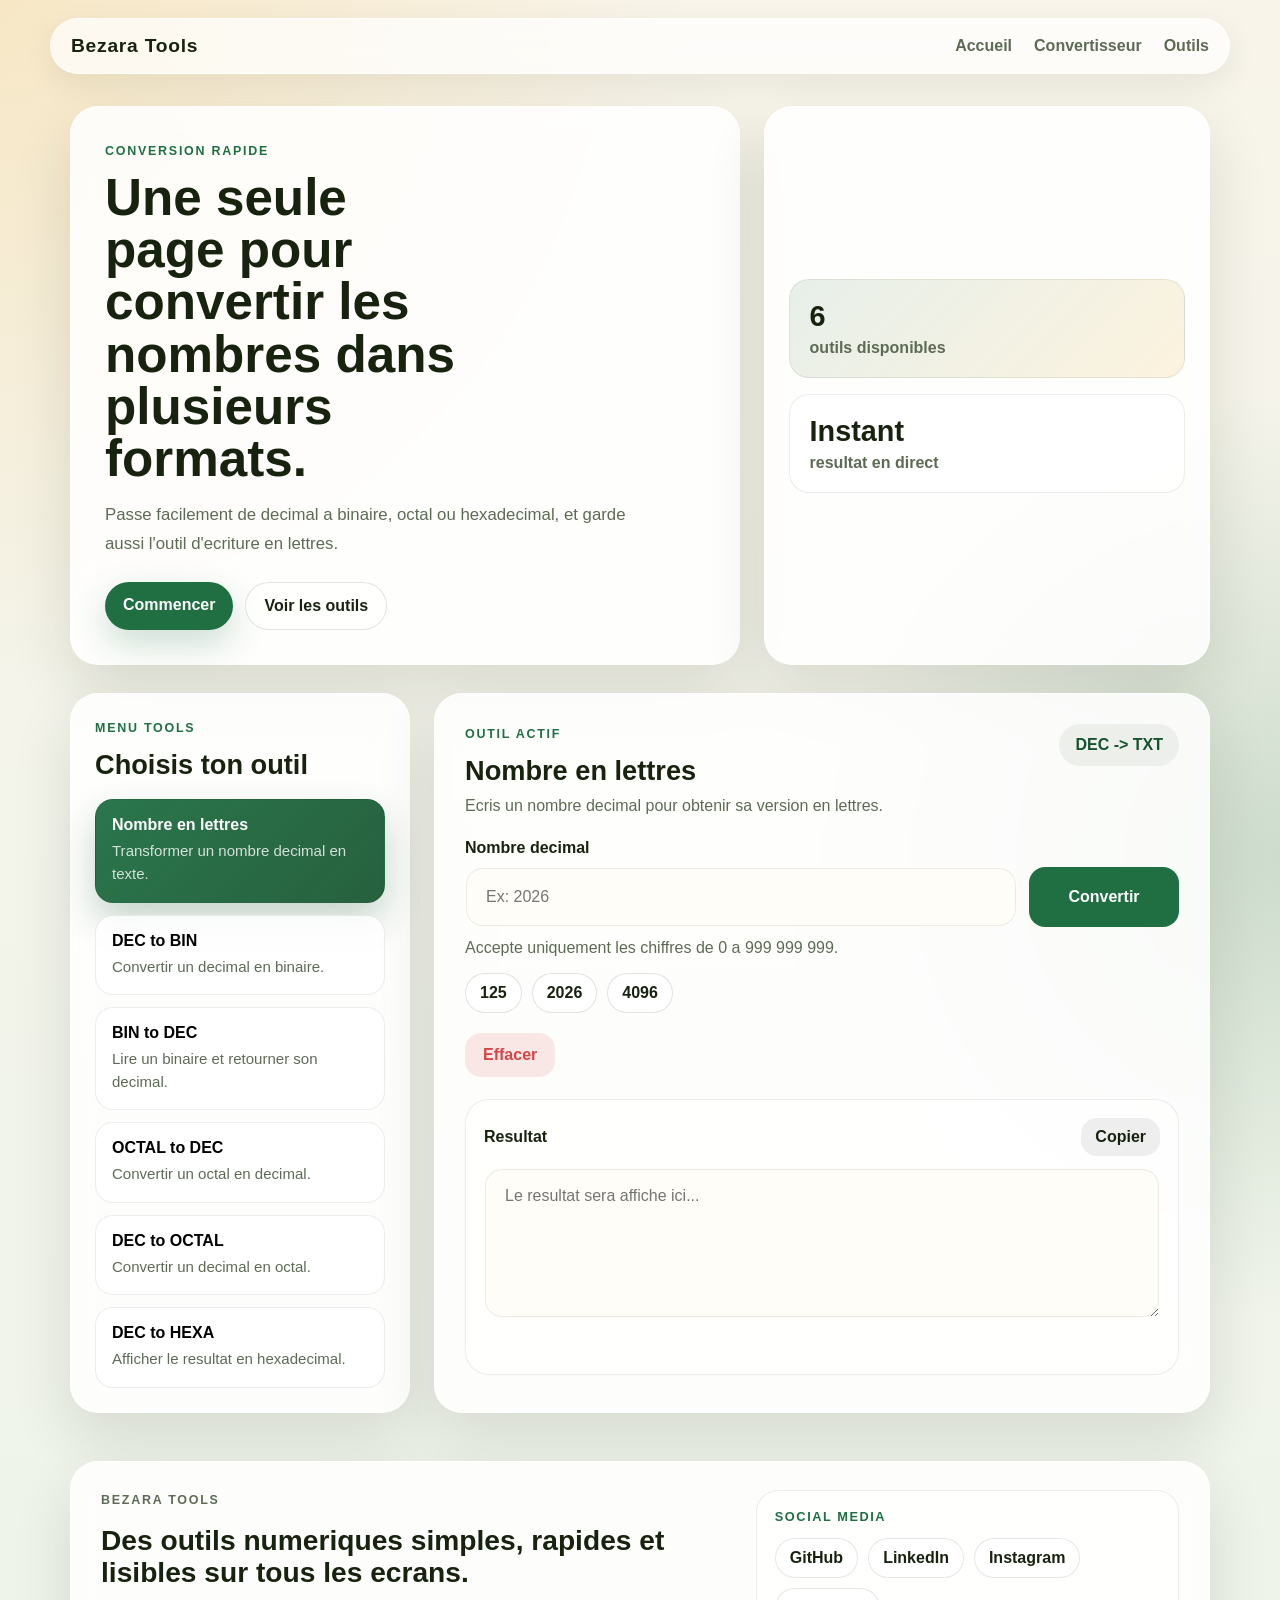
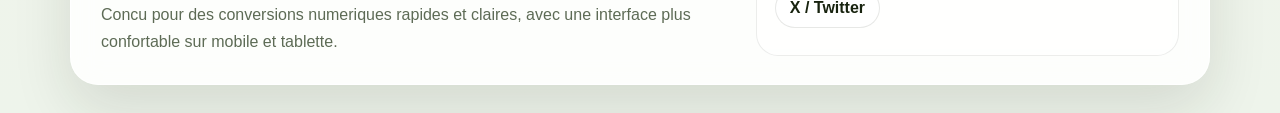
==== commit 7e2c43c7: "feat: enhance footer layout and navigation menu functionality for improved user experience" ====
--- a/index.html
+++ b/index.html
@@ -20,7 +20,7 @@
         <span></span>
       </button>
 
-      <ul class="nav-links" id="nav-links">
+      <ul class="nav-links" id="nav-links" style="z-index: 100;">
         <li><a href="#hero">Accueil</a></li>
         <li><a href="#workspace">Convertisseur</a></li>
         <li><a href="#tool-menu">Outils</a></li>
@@ -129,7 +129,23 @@
   </main>
 
   <footer class="footer">
-    <p>Concu pour des conversions numeriques rapides et claires.</p>
+    <div class="footer-card">
+      <div class="footer-copy">
+        <p class="eyebrow">Bezara Tools</p>
+        <h2>Des outils numeriques simples, rapides et lisibles sur tous les ecrans.</h2>
+        <p>Concu pour des conversions numeriques rapides et claires, avec une interface plus confortable sur mobile et tablette.</p>
+      </div>
+
+      <div class="footer-social">
+        <span class="footer-label">Social media</span>
+        <div class="social-links">
+          <a href="https://github.com" target="_blank" rel="noreferrer">GitHub</a>
+          <a href="https://www.linkedin.com" target="_blank" rel="noreferrer">LinkedIn</a>
+          <a href="https://www.instagram.com" target="_blank" rel="noreferrer">Instagram</a>
+          <a href="https://x.com" target="_blank" rel="noreferrer">X / Twitter</a>
+        </div>
+      </div>
+    </div>
   </footer>
 
   <script type="text/javascript" src="scripts/script.js"></script>
--- a/styles/style.css
+++ b/styles/style.css
@@ -51,10 +51,15 @@
 }
 
 .site-header {
+  position: sticky;
+  top: 0;
+  z-index: 1100;
   padding: 18px 20px 0;
 }
 
 .nav {
+  position: relative;
+  z-index: 2;
   max-width: 1180px;
   margin: 0 auto;
   padding: 16px 20px;
@@ -94,6 +99,8 @@
 
 .menu-toggle {
   display: none;
+  position: relative;
+  z-index: 1102;
   border: 0;
   background: transparent;
   width: 44px;
@@ -467,13 +474,74 @@
   padding: 0 20px 28px;
 }
 
-.footer p {
-  text-align: center;
+.footer-card {
+  display: grid;
+  grid-template-columns: minmax(0, 1.2fr) minmax(260px, 0.8fr);
+  gap: 20px;
+  padding: 28px 30px;
+  border: 1px solid rgba(255, 255, 255, 0.7);
+  border-radius: var(--radius-xl);
+  background: var(--surface);
+  backdrop-filter: blur(14px);
+  box-shadow: var(--shadow);
+}
+
+.footer-copy h2 {
+  font-size: clamp(1.4rem, 2.2vw, 2rem);
+  margin-bottom: 12px;
+}
+
+.footer-copy p {
+  text-align: left;
+  line-height: 1.7;
+}
+
+.footer-social {
+  display: grid;
+  gap: 14px;
+  align-content: start;
+  padding: 18px;
+  border-radius: 22px;
+  background: rgba(255, 255, 255, 0.62);
+  border: 1px solid rgba(24, 35, 15, 0.08);
+}
+
+.footer-label {
+  font-size: 0.8rem;
+  letter-spacing: 0.12em;
+  text-transform: uppercase;
+  color: var(--primary);
+  font-weight: 800;
+}
+
+.social-links {
+  display: flex;
+  flex-wrap: wrap;
+  gap: 10px;
+}
+
+.social-links a {
+  padding: 10px 14px;
+  border-radius: 999px;
+  border: 1px solid rgba(24, 35, 15, 0.1);
+  background: rgba(255, 255, 255, 0.9);
+  color: var(--text);
+  font-weight: 700;
+  transition: transform 180ms ease, box-shadow 180ms ease, border-color 180ms ease, color 180ms ease;
+}
+
+.social-links a:hover,
+.social-links a:focus-visible {
+  transform: translateY(-1px);
+  color: var(--primary-strong);
+  border-color: rgba(31, 111, 67, 0.28);
+  box-shadow: 0 12px 24px rgba(24, 35, 15, 0.08);
 }
 
 @media (max-width: 960px) {
   .hero,
-  .workspace {
+  .workspace,
+  .footer-card {
     grid-template-columns: 1fr;
   }
 
@@ -485,6 +553,11 @@
 @media (max-width: 720px) {
   .site-header {
     padding-top: 14px;
+  }
+
+  .nav {
+    padding: 14px 16px;
+    border-radius: 28px;
   }
 
   .menu-toggle {
@@ -495,28 +568,57 @@
   }
 
   .nav-links {
-    position: fixed;
-    inset: 84px 20px auto 20px;
-    padding: 20px;
+    position: absolute;
+    top: calc(100% + 12px);
+    left: 0;
+    right: 0;
+    z-index: 1101;
+    padding: 18px;
     border-radius: 24px;
     flex-direction: column;
-    align-items: flex-start;
-    gap: 16px;
-    background: rgba(255, 255, 255, 0.96);
+    align-items: stretch;
+    gap: 8px;
+    background: rgba(255, 255, 255, 0.98);
     border: 1px solid rgba(24, 35, 15, 0.08);
-    box-shadow: var(--shadow);
+    box-shadow: 0 24px 40px rgba(24, 35, 15, 0.16);
     transform: translateY(-12px);
     opacity: 0;
     pointer-events: none;
     transition: opacity 180ms ease, transform 180ms ease;
   }
 
+  .nav-links a {
+    display: block;
+    width: 100%;
+    padding: 12px 14px;
+    border-radius: 14px;
+    background: rgba(243, 239, 228, 0.56);
+  }
+
   .nav-links.open {
     transform: translateY(0);
     opacity: 1;
     pointer-events: auto;
   }
 
+  .hero {
+    gap: 18px;
+  }
+
+  .hero-copy {
+    padding: 28px;
+  }
+
+  .hero-actions {
+    flex-direction: column;
+  }
+
+  .primary-link,
+  .secondary-link {
+    width: 100%;
+    text-align: center;
+  }
+
   .input-shell {
     grid-template-columns: 1fr;
   }
@@ -537,10 +639,17 @@
     padding-top: 24px;
   }
 
+  .site-header,
+  .footer {
+    padding-left: 14px;
+    padding-right: 14px;
+  }
+
   .hero-copy,
   .hero-panel,
   .tool-menu,
-  .converter-card {
+  .converter-card,
+  .footer-card {
     padding: 22px;
     border-radius: 22px;
   }
@@ -548,4 +657,55 @@
   .hero h1 {
     max-width: none;
   }
-}
+
+  .tool-menu-heading h2,
+  .card-top h2,
+  .footer-copy h2 {
+    line-height: 1.15;
+  }
+
+  .social-links {
+    display: grid;
+    grid-template-columns: 1fr 1fr;
+  }
+
+  .social-links a {
+    text-align: center;
+  }
+}
+
+@media (max-width: 420px) {
+  .nav {
+    padding: 12px 14px;
+  }
+
+  .logo {
+    font-size: 1rem;
+  }
+
+  .menu-toggle {
+    width: 40px;
+    height: 40px;
+  }
+
+  .nav-links {
+    padding: 14px;
+  }
+
+  .hero-copy,
+  .hero-panel,
+  .tool-menu,
+  .converter-card,
+  .footer-card {
+    padding: 18px;
+  }
+
+  .form-control,
+  .resultat {
+    padding: 16px;
+  }
+
+  .social-links {
+    grid-template-columns: 1fr;
+  }
+}
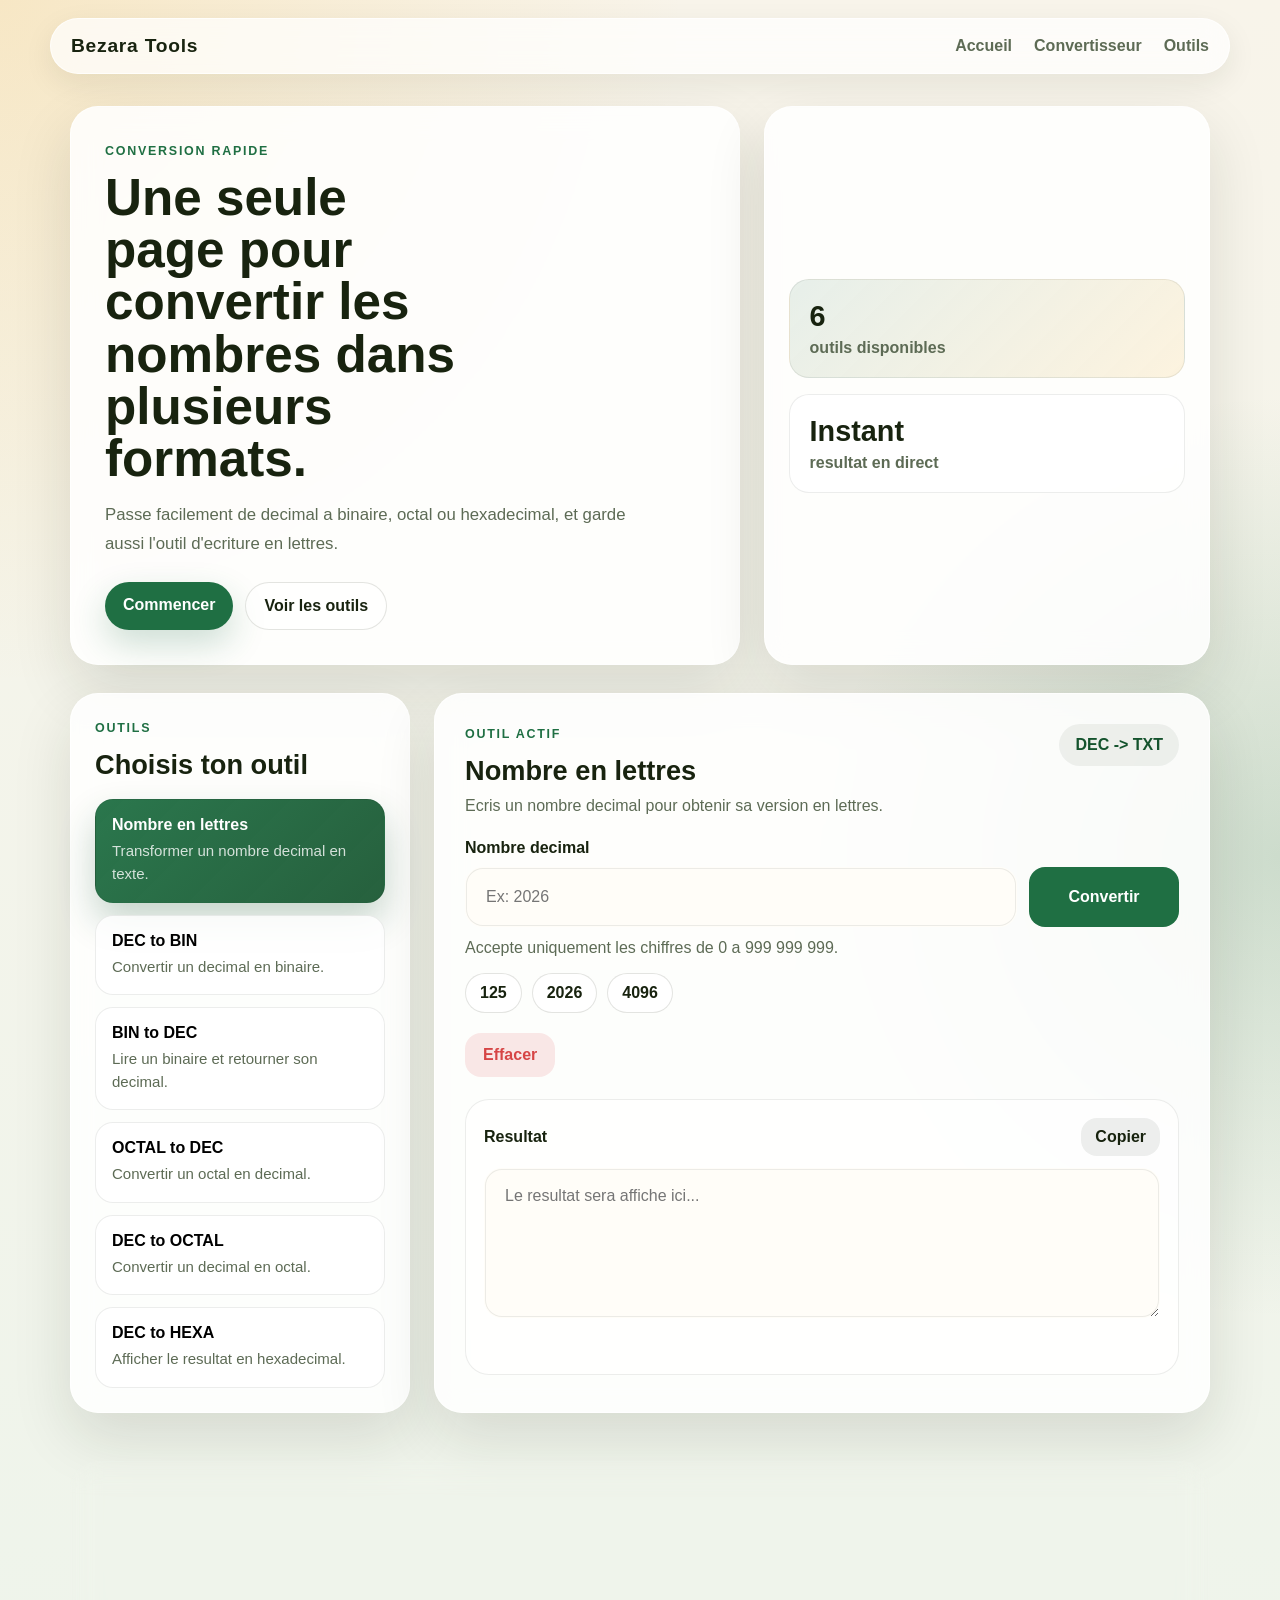
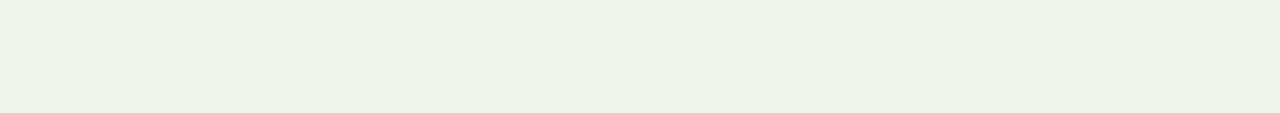
==== commit 18d1e955: "feat: update tool menu and footer content for improved clarity and navigation" ====
--- a/index.html
+++ b/index.html
@@ -14,7 +14,8 @@
     <nav class="nav">
       <a class="logo" href="index.html">Bezara Tools</a>
 
-      <button class="menu-toggle" type="button" aria-expanded="false" aria-controls="nav-links" aria-label="Ouvrir le menu">
+      <button class="menu-toggle" type="button" aria-expanded="false" aria-controls="nav-links"
+        aria-label="Ouvrir le menu">
         <span></span>
         <span></span>
         <span></span>
@@ -57,32 +58,38 @@
     <section class="workspace" id="workspace">
       <aside class="tool-menu" id="tool-menu">
         <div class="tool-menu-heading">
-          <p class="eyebrow">Menu Tools</p>
+          <p class="eyebrow">Outils</p>
           <h2>Choisis ton outil</h2>
         </div>
 
         <div class="tool-list" role="tablist" aria-label="Liste des outils">
-          <button class="tool-item active" type="button" data-tool="letters" role="tab" aria-selected="true">
+          <button class="tool-item active" type="button" data-tool="letters" role="tab" aria-selected="true"
+            tabindex="0" onclick="window.location.href='#typing'">
             <span class="tool-title">Nombre en lettres</span>
             <span class="tool-desc">Transformer un nombre decimal en texte.</span>
           </button>
-          <button class="tool-item" type="button" data-tool="decToBin" role="tab" aria-selected="false">
+          <button class="tool-item" type="button" data-tool="decToBin" role="tab" aria-selected="false" tabindex="-1"
+            onclick="window.location.href='#typing'">
             <span class="tool-title">DEC to BIN</span>
             <span class="tool-desc">Convertir un decimal en binaire.</span>
           </button>
-          <button class="tool-item" type="button" data-tool="binToDec" role="tab" aria-selected="false">
+          <button class="tool-item" type="button" data-tool="binToDec" role="tab" aria-selected="false" tabindex="-1"
+            onclick="window.location.href='#typing'">
             <span class="tool-title">BIN to DEC</span>
             <span class="tool-desc">Lire un binaire et retourner son decimal.</span>
           </button>
-          <button class="tool-item" type="button" data-tool="octToDec" role="tab" aria-selected="false">
+          <button class="tool-item" type="button" data-tool="octToDec" role="tab" aria-selected="false" tabindex="-1"
+            onclick="window.location.href='#typing'">
             <span class="tool-title">OCTAL to DEC</span>
             <span class="tool-desc">Convertir un octal en decimal.</span>
           </button>
-          <button class="tool-item" type="button" data-tool="decToOct" role="tab" aria-selected="false">
+          <button class="tool-item" type="button" data-tool="decToOct" role="tab" aria-selected="false" tabindex="-1"
+            onclick="window.location.href='#typing'">
             <span class="tool-title">DEC to OCTAL</span>
             <span class="tool-desc">Convertir un decimal en octal.</span>
           </button>
-          <button class="tool-item" type="button" data-tool="decToHex" role="tab" aria-selected="false">
+          <button class="tool-item" type="button" data-tool="decToHex" role="tab" aria-selected="false" tabindex="-1"
+            onclick="window.location.href='#typing'">
             <span class="tool-title">DEC to HEXA</span>
             <span class="tool-desc">Afficher le resultat en hexadecimal.</span>
           </button>
@@ -91,17 +98,19 @@
 
       <section class="converter-card" aria-live="polite">
         <div class="card-top">
-          <div>
+          <div id="typing">
             <p class="eyebrow" id="tool-badge">Outil actif</p>
             <h2 id="tool-heading">Nombre en lettres</h2>
-            <p id="tool-description" class="card-description">Ecris un nombre decimal pour obtenir sa version en lettres.</p>
+            <p id="tool-description" class="card-description">Ecris un nombre decimal pour obtenir sa version en
+              lettres.</p>
           </div>
           <div class="format-pill" id="tool-format">DEC -> TXT</div>
         </div>
 
         <label class="field-label" for="nombre" id="input-label">Nombre decimal</label>
         <div class="input-shell">
-          <input class="form-control" type="text" inputmode="numeric" autocomplete="off" placeholder="Ex: 2026" id="nombre">
+          <input class="form-control" type="text" inputmode="numeric" autocomplete="off" placeholder="Ex: 2026"
+            id="nombre">
           <button id="button" class="btn-valid" type="button">Convertir</button>
         </div>
         <p class="helper-text" id="helper-text">Accepte uniquement les chiffres de 0 a 999 999 999.</p>
@@ -121,7 +130,8 @@
             <span>Resultat</span>
             <button id="copy-result" class="copy-btn" type="button">Copier</button>
           </div>
-          <textarea id="div2" rows="5" class="resultat" readonly placeholder="Le resultat sera affiche ici..."></textarea>
+          <textarea id="div2" rows="5" class="resultat" readonly
+            placeholder="Le resultat sera affiche ici..."></textarea>
           <p class="feedback" id="feedback"></p>
         </div>
       </section>
@@ -131,15 +141,16 @@
   <footer class="footer">
     <div class="footer-card">
       <div class="footer-copy">
-        <p class="eyebrow">Bezara Tools</p>
+        <p class="eyebrow">Outils des Nombres</p>
         <h2>Des outils numeriques simples, rapides et lisibles sur tous les ecrans.</h2>
-        <p>Concu pour des conversions numeriques rapides et claires, avec une interface plus confortable sur mobile et tablette.</p>
+        <p>Concu pour des conversions numeriques rapides et claires, avec une interface plus confortable sur mobile et
+          tablette.</p>
       </div>
 
       <div class="footer-social">
         <span class="footer-label">Social media</span>
         <div class="social-links">
-          <a href="https://github.com" target="_blank" rel="noreferrer">GitHub</a>
+          <a href="https://github.com/Bezara06" target="_blank" rel="noreferrer">GitHub</a>
           <a href="https://www.linkedin.com" target="_blank" rel="noreferrer">LinkedIn</a>
           <a href="https://www.instagram.com" target="_blank" rel="noreferrer">Instagram</a>
           <a href="https://x.com" target="_blank" rel="noreferrer">X / Twitter</a>
@@ -151,4 +162,4 @@
   <script type="text/javascript" src="scripts/script.js"></script>
 </body>
 
-</html>
+</html>
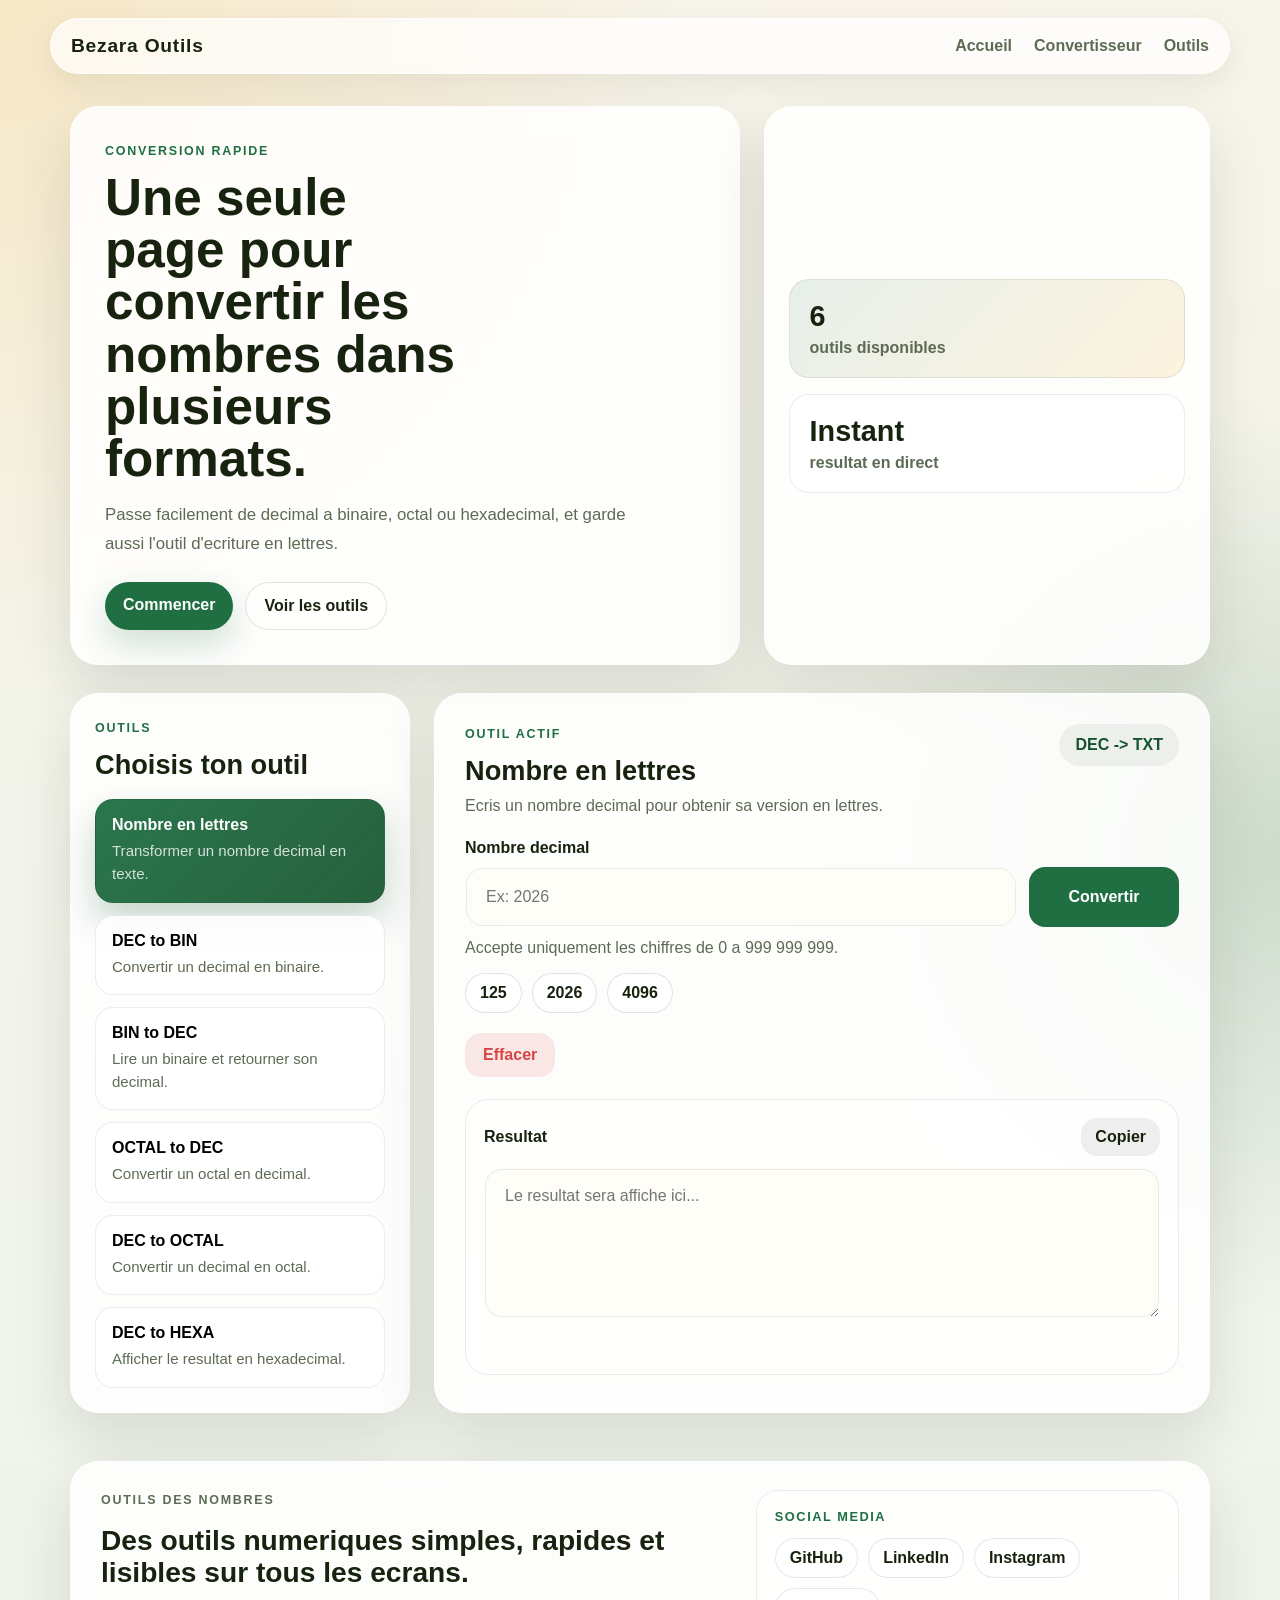
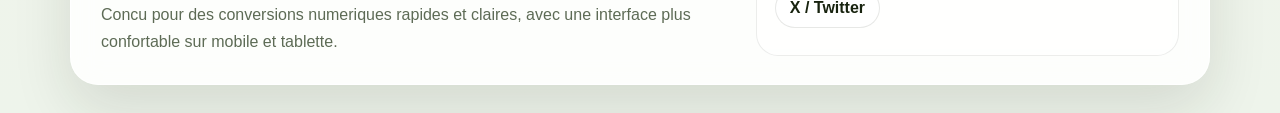
==== commit 5c86df77: "nothing" ====
--- a/index.html
+++ b/index.html
@@ -5,14 +5,14 @@
   <meta charset="utf-8">
   <meta name="viewport" content="width=device-width, initial-scale=1">
   <meta name="description" content="Convertisseur de nombres et de bases numeriques avec interface moderne.">
-  <title>Bezara Tools | Convertisseur numerique</title>
+  <title>Bezara Outils | Convertisseur numerique</title>
   <link rel="stylesheet" type="text/css" href="styles/style.css">
 </head>
 
 <body>
   <header class="site-header">
     <nav class="nav">
-      <a class="logo" href="index.html">Bezara Tools</a>
+      <a class="logo" href="index.html">Bezara Outils</a>
 
       <button class="menu-toggle" type="button" aria-expanded="false" aria-controls="nav-links"
         aria-label="Ouvrir le menu">
